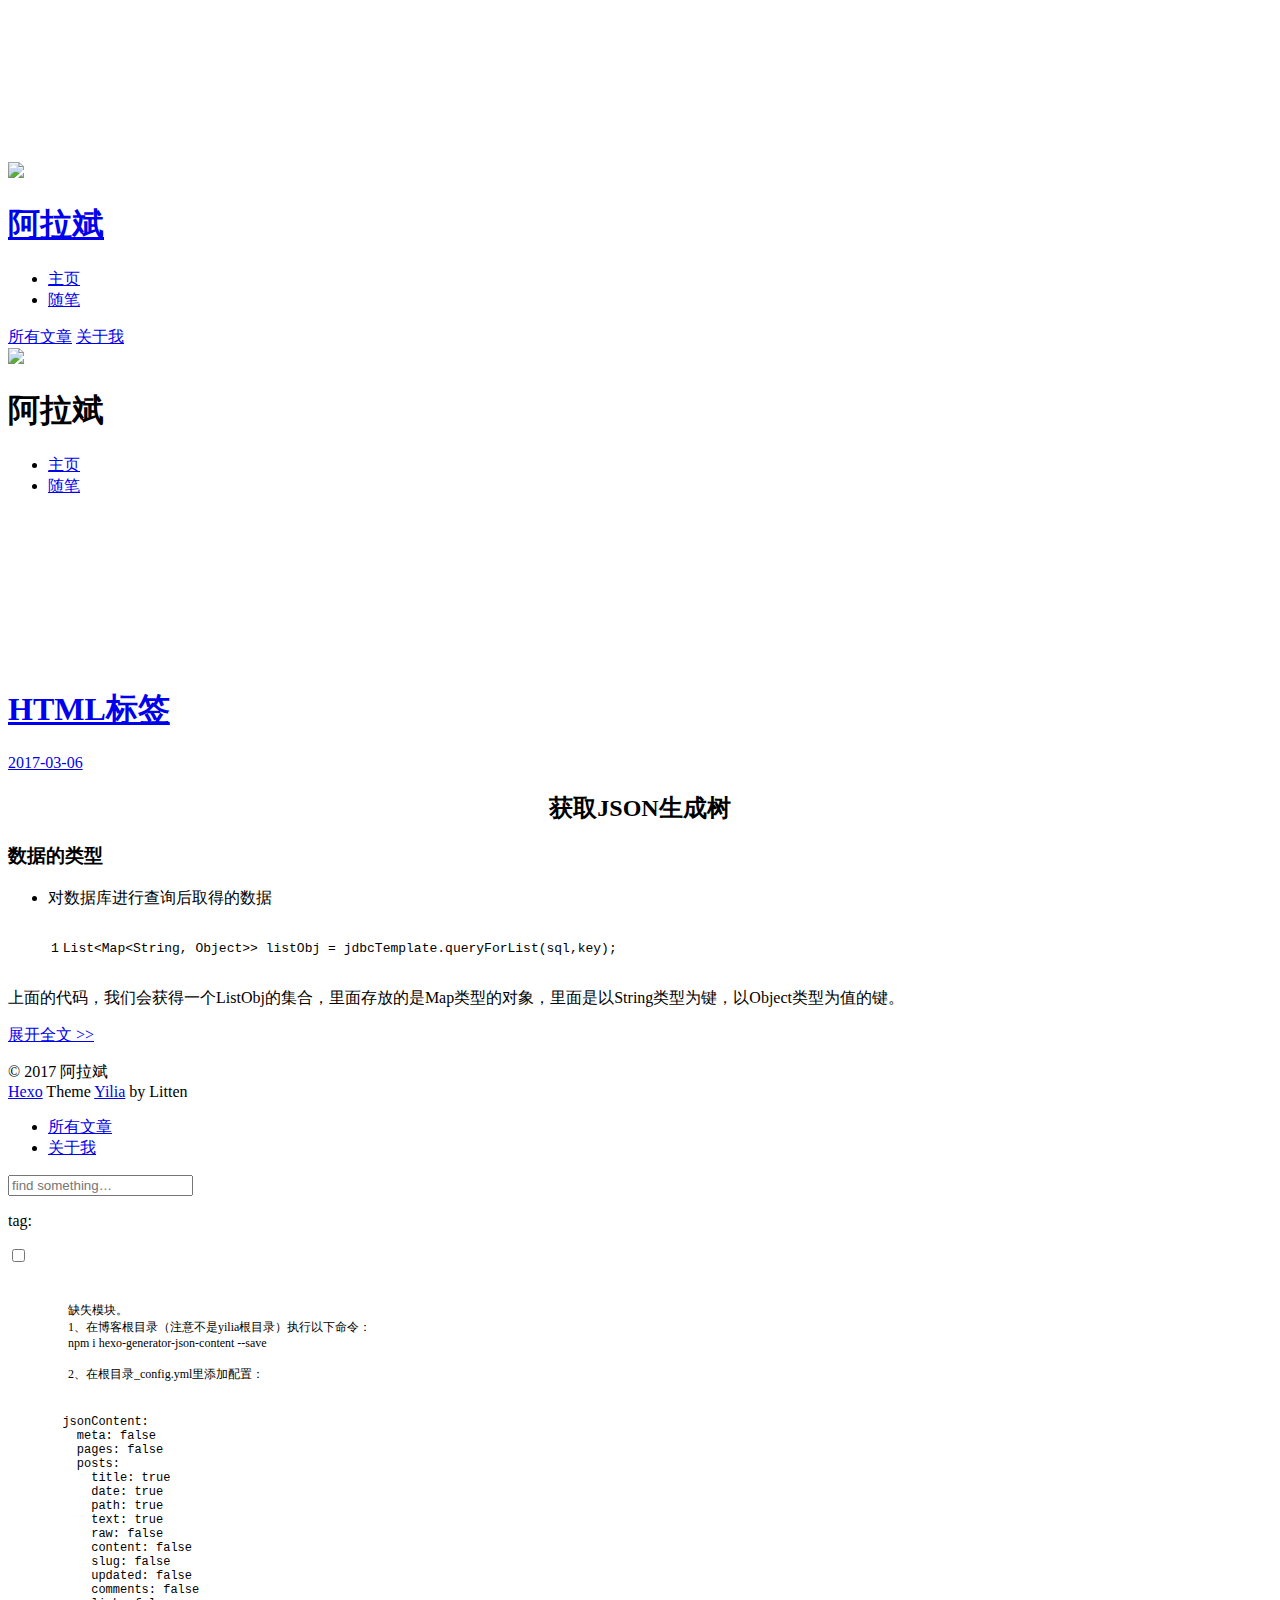
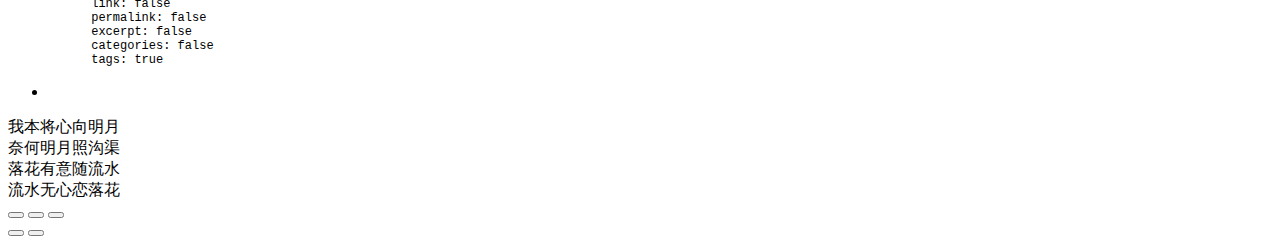
==== index.html @ ff4dbca7 "Site updated: 2017-03-07 21:57:27" ====
<!DOCTYPE html>
<html>
<head>
  <meta charset="utf-8">
  
  <meta name="renderer" content="webkit">
  <meta http-equiv="X-UA-Compatible" content="IE=edge" >
  <link rel="dns-prefetch" href="http://yoursite.com">
  <title>阿拉斌的博客</title>
  <meta name="viewport" content="width=device-width, initial-scale=1, maximum-scale=1">
  <meta property="og:type" content="website">
<meta property="og:title" content="阿拉斌的博客">
<meta property="og:url" content="http://yoursite.com/index.html">
<meta property="og:site_name" content="阿拉斌的博客">
<meta name="twitter:card" content="summary">
<meta name="twitter:title" content="阿拉斌的博客">
  
    <link rel="alternative" href="/atom.xml" title="阿拉斌的博客" type="application/atom+xml">
  
  
    <link rel="icon" href="/AllahBin.githun.io/img/ico.png">
  
  <link rel="stylesheet" type="text/css" href="/AllahBin.githun.io/./main.2d7529.css">
  <style type="text/css">
  
    #container.show {
      background: linear-gradient(200deg,#a0cfe4,#e8c37e);
    }
  </style>
  

  

</head>

<body>
  <div id="container" q-class="show:isCtnShow">
    <canvas id="anm-canvas" class="anm-canvas"></canvas>
    <div class="left-col" q-class="show:isShow">
      
<div class="overlay" style="background: #4d4d4d"></div>
<div class="intrude-less">
	<header id="header" class="inner">
		<a href="/" class="profilepic">
			<img src="/AllahBin.githun.io/img/head.png" class="js-avatar">
		</a>
		<hgroup>
		  <h1 class="header-author"><a href="/">阿拉斌</a></h1>
		</hgroup>
		

		<nav class="header-menu">
			<ul>
			
				<li><a href="/AllahBin.githun.io/">主页</a></li>
	        
				<li><a href="/AllahBin.githun.io/tags/随笔/">随笔</a></li>
	        
			</ul>
		</nav>
		<nav class="header-smart-menu">
    		
    			
    			<a q-on="click: openSlider(e, 'innerArchive')" href="javascript:void(0)">所有文章</a>
    			
            
    			
            
    			
    			<a q-on="click: openSlider(e, 'aboutme')" href="javascript:void(0)">关于我</a>
    			
            
		</nav>
		<nav class="header-nav">
			<div class="social">
				
					<a class="github" target="_blank" href="#" title="github"><i class="icon-github"></i></a>
		        
					<a class="weibo" target="_blank" href="#" title="weibo"><i class="icon-weibo"></i></a>
		        
					<a class="rss" target="_blank" href="#" title="rss"><i class="icon-rss"></i></a>
		        
					<a class="zhihu" target="_blank" href="#" title="zhihu"><i class="icon-zhihu"></i></a>
		        
			</div>
		</nav>
	</header>		
</div>

    </div>
    <div class="mid-col" q-class="show:isShow,hide:isShow|isFalse">
      
<nav id="mobile-nav">
  	<div class="overlay js-overlay" style="background: #4d4d4d"></div>
	<div class="btnctn js-mobile-btnctn">
  		<div class="slider-trigger list" q-on="click: openSlider(e)"><i class="icon icon-sort"></i></div>
	</div>
	<div class="intrude-less">
		<header id="header" class="inner">
			<div class="profilepic">
				<img src="/AllahBin.githun.io/img/head.png" class="js-avatar">
			</div>
			<hgroup>
			  <h1 class="header-author js-header-author">阿拉斌</h1>
			</hgroup>
			
			
			
				
			
				
			
			
			
			<nav class="header-nav">
				<div class="social">
					
						<a class="github" target="_blank" href="#" title="github"><i class="icon-github"></i></a>
			        
						<a class="weibo" target="_blank" href="#" title="weibo"><i class="icon-weibo"></i></a>
			        
						<a class="rss" target="_blank" href="#" title="rss"><i class="icon-rss"></i></a>
			        
						<a class="zhihu" target="_blank" href="#" title="zhihu"><i class="icon-zhihu"></i></a>
			        
				</div>
			</nav>

			<nav class="header-menu js-header-menu">
				<ul style="width: 50%">
				
				
					<li style="width: 50%"><a href="/AllahBin.githun.io/">主页</a></li>
		        
					<li style="width: 50%"><a href="/AllahBin.githun.io/tags/随笔/">随笔</a></li>
		        
				</ul>
			</nav>
		</header>				
	</div>
	<div class="mobile-mask" style="display:none" q-show="isShow"></div>
</nav>

      <div id="wrapper" class="body-wrap">
        <div class="menu-l">
          <div class="canvas-wrap">
            <canvas data-colors="#eaeaea" data-sectionHeight="100" data-contentId="js-content" id="myCanvas1" class="anm-canvas"></canvas>
          </div>
          <div id="js-content" class="content-ll">
            
  
    <article id="post-My-First-Blog" class="article article-type-post  article-index" itemscope itemprop="blogPost">
  <div class="article-inner">
    
      <header class="article-header">
        
  
    <h1 itemprop="name">
      <a class="article-title" href="/AllahBin.githun.io/2017/03/06/My-First-Blog/">HTML标签</a>
    </h1>
  

        
        <a href="/AllahBin.githun.io/2017/03/06/My-First-Blog/" class="archive-article-date">
  	<time datetime="2017-03-06T13:30:33.000Z" itemprop="datePublished"><i class="icon-calendar icon"></i>2017-03-06</time>
</a>
        
      </header>
    
    <div class="article-entry" itemprop="articleBody">
      
        <p><center><h2>获取JSON生成树</h2><center></center></center></p>
<h3 id="数据的类型"><a href="#数据的类型" class="headerlink" title="数据的类型"></a>数据的类型</h3><ul>
<li>对数据库进行查询后取得的数据</li>
</ul>
<figure class="highlight plain"><table><tr><td class="gutter"><pre><div class="line">1</div></pre></td><td class="code"><pre><div class="line">List&lt;Map&lt;String, Object&gt;&gt; listObj = jdbcTemplate.queryForList(sql,key);</div></pre></td></tr></table></figure>
<p>上面的代码，我们会获得一个ListObj的集合，里面存放的是Map类型的对象，里面是以String类型为键，以Object类型为值的键。</p>

      

      
    </div>
    <div class="article-info article-info-index">
      
      
      

      
        <p class="article-more-link">
          <a class="article-more-a" href="/AllahBin.githun.io/2017/03/06/My-First-Blog/">展开全文 >></a>
        </p>
      

      
      <div class="clearfix"></div>
    </div>
  </div>
</article>








  
  


          </div>
        </div>
      </div>
      <footer id="footer">
  <div class="outer">
    <div id="footer-info">
    	<div class="footer-left">
    		&copy; 2017 阿拉斌
    	</div>
      	<div class="footer-right">
      		<a href="http://hexo.io/" target="_blank">Hexo</a>  Theme <a href="https://github.com/litten/hexo-theme-yilia" target="_blank">Yilia</a> by Litten
      	</div>
    </div>
  </div>
</footer>
    </div>
    <script>
	var yiliaConfig = {
		mathjax: false,
		isHome: true,
		isPost: false,
		isArchive: false,
		isTag: false,
		isCategory: false,
		open_in_new: false,
		root: "/AllahBin.githun.io/",
		innerArchive: true,
		showTags: false
	}
</script>

<script>!function(t){function n(r){if(e[r])return e[r].exports;var o=e[r]={exports:{},id:r,loaded:!1};return t[r].call(o.exports,o,o.exports,n),o.loaded=!0,o.exports}var e={};return n.m=t,n.c=e,n.p="./",n(0)}([function(t,n,e){"use strict";function r(t){return t&&t.__esModule?t:{default:t}}function o(t,n){var e=/\/|index.html/g;return t.replace(e,"")===n.replace(e,"")}function i(){for(var t=document.querySelectorAll(".js-header-menu li a"),n=window.location.pathname,e=0,r=t.length;e<r;e++){var i=t[e];o(n,i.getAttribute("href"))&&(0,d.default)(i,"active")}}function u(t){for(var n=t.offsetLeft,e=t.offsetParent;null!==e;)n+=e.offsetLeft,e=e.offsetParent;return n}function f(t){for(var n=t.offsetTop,e=t.offsetParent;null!==e;)n+=e.offsetTop,e=e.offsetParent;return n}function c(t,n,e,r,o){var i=u(t),c=f(t)-n;if(c-e<=o){var a=t.$newDom;a||(a=t.cloneNode(!0),(0,h.default)(t,a),t.$newDom=a,a.style.position="fixed",a.style.top=(e||c)+"px",a.style.left=i+"px",a.style.zIndex=r||2,a.style.width="100%",a.style.color="#fff"),a.style.visibility="visible",t.style.visibility="hidden"}else{t.style.visibility="visible";var s=t.$newDom;s&&(s.style.visibility="hidden")}}function a(){var t=document.querySelector(".js-overlay"),n=document.querySelector(".js-header-menu");c(t,document.body.scrollTop,-63,2,0),c(n,document.body.scrollTop,1,3,0)}function s(){document.querySelector("#container").addEventListener("scroll",function(t){a()}),window.addEventListener("scroll",function(t){a()}),a()}function l(){x.default.versions.mobile&&window.screen.width<800&&(i(),s())}var p=e(71),d=r(p),v=e(72),y=(r(v),e(84)),h=r(y),b=e(69),x=r(b),m=e(75),g=r(m),w=e(70);l(),(0,w.addLoadEvent)(function(){g.default.init()}),t.exports={}},function(t,n){var e=t.exports="undefined"!=typeof window&&window.Math==Math?window:"undefined"!=typeof self&&self.Math==Math?self:Function("return this")();"number"==typeof __g&&(__g=e)},function(t,n){var e={}.hasOwnProperty;t.exports=function(t,n){return e.call(t,n)}},function(t,n,e){var r=e(49),o=e(15);t.exports=function(t){return r(o(t))}},function(t,n,e){t.exports=!e(8)(function(){return 7!=Object.defineProperty({},"a",{get:function(){return 7}}).a})},function(t,n,e){var r=e(6),o=e(12);t.exports=e(4)?function(t,n,e){return r.f(t,n,o(1,e))}:function(t,n,e){return t[n]=e,t}},function(t,n,e){var r=e(10),o=e(30),i=e(24),u=Object.defineProperty;n.f=e(4)?Object.defineProperty:function(t,n,e){if(r(t),n=i(n,!0),r(e),o)try{return u(t,n,e)}catch(t){}if("get"in e||"set"in e)throw TypeError("Accessors not supported!");return"value"in e&&(t[n]=e.value),t}},function(t,n,e){var r=e(22)("wks"),o=e(13),i=e(1).Symbol,u="function"==typeof i,f=t.exports=function(t){return r[t]||(r[t]=u&&i[t]||(u?i:o)("Symbol."+t))};f.store=r},function(t,n){t.exports=function(t){try{return!!t()}catch(t){return!0}}},function(t,n,e){var r=e(35),o=e(16);t.exports=Object.keys||function(t){return r(t,o)}},function(t,n,e){var r=e(11);t.exports=function(t){if(!r(t))throw TypeError(t+" is not an object!");return t}},function(t,n){t.exports=function(t){return"object"==typeof t?null!==t:"function"==typeof t}},function(t,n){t.exports=function(t,n){return{enumerable:!(1&t),configurable:!(2&t),writable:!(4&t),value:n}}},function(t,n){var e=0,r=Math.random();t.exports=function(t){return"Symbol(".concat(void 0===t?"":t,")_",(++e+r).toString(36))}},function(t,n){var e=t.exports={version:"2.4.0"};"number"==typeof __e&&(__e=e)},function(t,n){t.exports=function(t){if(void 0==t)throw TypeError("Can't call method on  "+t);return t}},function(t,n){t.exports="constructor,hasOwnProperty,isPrototypeOf,propertyIsEnumerable,toLocaleString,toString,valueOf".split(",")},function(t,n){t.exports={}},function(t,n){t.exports=!0},function(t,n){n.f={}.propertyIsEnumerable},function(t,n,e){var r=e(6).f,o=e(2),i=e(7)("toStringTag");t.exports=function(t,n,e){t&&!o(t=e?t:t.prototype,i)&&r(t,i,{configurable:!0,value:n})}},function(t,n,e){var r=e(22)("keys"),o=e(13);t.exports=function(t){return r[t]||(r[t]=o(t))}},function(t,n,e){var r=e(1),o="__core-js_shared__",i=r[o]||(r[o]={});t.exports=function(t){return i[t]||(i[t]={})}},function(t,n){var e=Math.ceil,r=Math.floor;t.exports=function(t){return isNaN(t=+t)?0:(t>0?r:e)(t)}},function(t,n,e){var r=e(11);t.exports=function(t,n){if(!r(t))return t;var e,o;if(n&&"function"==typeof(e=t.toString)&&!r(o=e.call(t)))return o;if("function"==typeof(e=t.valueOf)&&!r(o=e.call(t)))return o;if(!n&&"function"==typeof(e=t.toString)&&!r(o=e.call(t)))return o;throw TypeError("Can't convert object to primitive value")}},function(t,n,e){var r=e(1),o=e(14),i=e(18),u=e(26),f=e(6).f;t.exports=function(t){var n=o.Symbol||(o.Symbol=i?{}:r.Symbol||{});"_"==t.charAt(0)||t in n||f(n,t,{value:u.f(t)})}},function(t,n,e){n.f=e(7)},function(t,n,e){var r=e(1),o=e(14),i=e(46),u=e(5),f="prototype",c=function(t,n,e){var a,s,l,p=t&c.F,d=t&c.G,v=t&c.S,y=t&c.P,h=t&c.B,b=t&c.W,x=d?o:o[n]||(o[n]={}),m=x[f],g=d?r:v?r[n]:(r[n]||{})[f];d&&(e=n);for(a in e)s=!p&&g&&void 0!==g[a],s&&a in x||(l=s?g[a]:e[a],x[a]=d&&"function"!=typeof g[a]?e[a]:h&&s?i(l,r):b&&g[a]==l?function(t){var n=function(n,e,r){if(this instanceof t){switch(arguments.length){case 0:return new t;case 1:return new t(n);case 2:return new t(n,e)}return new t(n,e,r)}return t.apply(this,arguments)};return n[f]=t[f],n}(l):y&&"function"==typeof l?i(Function.call,l):l,y&&((x.virtual||(x.virtual={}))[a]=l,t&c.R&&m&&!m[a]&&u(m,a,l)))};c.F=1,c.G=2,c.S=4,c.P=8,c.B=16,c.W=32,c.U=64,c.R=128,t.exports=c},function(t,n){var e={}.toString;t.exports=function(t){return e.call(t).slice(8,-1)}},function(t,n,e){var r=e(11),o=e(1).document,i=r(o)&&r(o.createElement);t.exports=function(t){return i?o.createElement(t):{}}},function(t,n,e){t.exports=!e(4)&&!e(8)(function(){return 7!=Object.defineProperty(e(29)("div"),"a",{get:function(){return 7}}).a})},function(t,n,e){"use strict";var r=e(18),o=e(27),i=e(36),u=e(5),f=e(2),c=e(17),a=e(51),s=e(20),l=e(58),p=e(7)("iterator"),d=!([].keys&&"next"in[].keys()),v="@@iterator",y="keys",h="values",b=function(){return this};t.exports=function(t,n,e,x,m,g,w){a(e,n,x);var O,S,_,j=function(t){if(!d&&t in A)return A[t];switch(t){case y:return function(){return new e(this,t)};case h:return function(){return new e(this,t)}}return function(){return new e(this,t)}},P=n+" Iterator",E=m==h,M=!1,A=t.prototype,T=A[p]||A[v]||m&&A[m],L=T||j(m),N=m?E?j("entries"):L:void 0,C="Array"==n?A.entries||T:T;if(C&&(_=l(C.call(new t)),_!==Object.prototype&&(s(_,P,!0),r||f(_,p)||u(_,p,b))),E&&T&&T.name!==h&&(M=!0,L=function(){return T.call(this)}),r&&!w||!d&&!M&&A[p]||u(A,p,L),c[n]=L,c[P]=b,m)if(O={values:E?L:j(h),keys:g?L:j(y),entries:N},w)for(S in O)S in A||i(A,S,O[S]);else o(o.P+o.F*(d||M),n,O);return O}},function(t,n,e){var r=e(10),o=e(55),i=e(16),u=e(21)("IE_PROTO"),f=function(){},c="prototype",a=function(){var t,n=e(29)("iframe"),r=i.length,o="<",u=">";for(n.style.display="none",e(48).appendChild(n),n.src="javascript:",t=n.contentWindow.document,t.open(),t.write(o+"script"+u+"document.F=Object"+o+"/script"+u),t.close(),a=t.F;r--;)delete a[c][i[r]];return a()};t.exports=Object.create||function(t,n){var e;return null!==t?(f[c]=r(t),e=new f,f[c]=null,e[u]=t):e=a(),void 0===n?e:o(e,n)}},function(t,n,e){var r=e(35),o=e(16).concat("length","prototype");n.f=Object.getOwnPropertyNames||function(t){return r(t,o)}},function(t,n){n.f=Object.getOwnPropertySymbols},function(t,n,e){var r=e(2),o=e(3),i=e(45)(!1),u=e(21)("IE_PROTO");t.exports=function(t,n){var e,f=o(t),c=0,a=[];for(e in f)e!=u&&r(f,e)&&a.push(e);for(;n.length>c;)r(f,e=n[c++])&&(~i(a,e)||a.push(e));return a}},function(t,n,e){t.exports=e(5)},function(t,n,e){var r=e(15);t.exports=function(t){return Object(r(t))}},function(t,n,e){t.exports={default:e(41),__esModule:!0}},function(t,n,e){t.exports={default:e(42),__esModule:!0}},function(t,n,e){"use strict";function r(t){return t&&t.__esModule?t:{default:t}}n.__esModule=!0;var o=e(39),i=r(o),u=e(38),f=r(u),c="function"==typeof f.default&&"symbol"==typeof i.default?function(t){return typeof t}:function(t){return t&&"function"==typeof f.default&&t.constructor===f.default&&t!==f.default.prototype?"symbol":typeof t};n.default="function"==typeof f.default&&"symbol"===c(i.default)?function(t){return"undefined"==typeof t?"undefined":c(t)}:function(t){return t&&"function"==typeof f.default&&t.constructor===f.default&&t!==f.default.prototype?"symbol":"undefined"==typeof t?"undefined":c(t)}},function(t,n,e){e(65),e(63),e(66),e(67),t.exports=e(14).Symbol},function(t,n,e){e(64),e(68),t.exports=e(26).f("iterator")},function(t,n){t.exports=function(t){if("function"!=typeof t)throw TypeError(t+" is not a function!");return t}},function(t,n){t.exports=function(){}},function(t,n,e){var r=e(3),o=e(61),i=e(60);t.exports=function(t){return function(n,e,u){var f,c=r(n),a=o(c.length),s=i(u,a);if(t&&e!=e){for(;a>s;)if(f=c[s++],f!=f)return!0}else for(;a>s;s++)if((t||s in c)&&c[s]===e)return t||s||0;return!t&&-1}}},function(t,n,e){var r=e(43);t.exports=function(t,n,e){if(r(t),void 0===n)return t;switch(e){case 1:return function(e){return t.call(n,e)};case 2:return function(e,r){return t.call(n,e,r)};case 3:return function(e,r,o){return t.call(n,e,r,o)}}return function(){return t.apply(n,arguments)}}},function(t,n,e){var r=e(9),o=e(34),i=e(19);t.exports=function(t){var n=r(t),e=o.f;if(e)for(var u,f=e(t),c=i.f,a=0;f.length>a;)c.call(t,u=f[a++])&&n.push(u);return n}},function(t,n,e){t.exports=e(1).document&&document.documentElement},function(t,n,e){var r=e(28);t.exports=Object("z").propertyIsEnumerable(0)?Object:function(t){return"String"==r(t)?t.split(""):Object(t)}},function(t,n,e){var r=e(28);t.exports=Array.isArray||function(t){return"Array"==r(t)}},function(t,n,e){"use strict";var r=e(32),o=e(12),i=e(20),u={};e(5)(u,e(7)("iterator"),function(){return this}),t.exports=function(t,n,e){t.prototype=r(u,{next:o(1,e)}),i(t,n+" Iterator")}},function(t,n){t.exports=function(t,n){return{value:n,done:!!t}}},function(t,n,e){var r=e(9),o=e(3);t.exports=function(t,n){for(var e,i=o(t),u=r(i),f=u.length,c=0;f>c;)if(i[e=u[c++]]===n)return e}},function(t,n,e){var r=e(13)("meta"),o=e(11),i=e(2),u=e(6).f,f=0,c=Object.isExtensible||function(){return!0},a=!e(8)(function(){return c(Object.preventExtensions({}))}),s=function(t){u(t,r,{value:{i:"O"+ ++f,w:{}}})},l=function(t,n){if(!o(t))return"symbol"==typeof t?t:("string"==typeof t?"S":"P")+t;if(!i(t,r)){if(!c(t))return"F";if(!n)return"E";s(t)}return t[r].i},p=function(t,n){if(!i(t,r)){if(!c(t))return!0;if(!n)return!1;s(t)}return t[r].w},d=function(t){return a&&v.NEED&&c(t)&&!i(t,r)&&s(t),t},v=t.exports={KEY:r,NEED:!1,fastKey:l,getWeak:p,onFreeze:d}},function(t,n,e){var r=e(6),o=e(10),i=e(9);t.exports=e(4)?Object.defineProperties:function(t,n){o(t);for(var e,u=i(n),f=u.length,c=0;f>c;)r.f(t,e=u[c++],n[e]);return t}},function(t,n,e){var r=e(19),o=e(12),i=e(3),u=e(24),f=e(2),c=e(30),a=Object.getOwnPropertyDescriptor;n.f=e(4)?a:function(t,n){if(t=i(t),n=u(n,!0),c)try{return a(t,n)}catch(t){}if(f(t,n))return o(!r.f.call(t,n),t[n])}},function(t,n,e){var r=e(3),o=e(33).f,i={}.toString,u="object"==typeof window&&window&&Object.getOwnPropertyNames?Object.getOwnPropertyNames(window):[],f=function(t){try{return o(t)}catch(t){return u.slice()}};t.exports.f=function(t){return u&&"[object Window]"==i.call(t)?f(t):o(r(t))}},function(t,n,e){var r=e(2),o=e(37),i=e(21)("IE_PROTO"),u=Object.prototype;t.exports=Object.getPrototypeOf||function(t){return t=o(t),r(t,i)?t[i]:"function"==typeof t.constructor&&t instanceof t.constructor?t.constructor.prototype:t instanceof Object?u:null}},function(t,n,e){var r=e(23),o=e(15);t.exports=function(t){return function(n,e){var i,u,f=String(o(n)),c=r(e),a=f.length;return c<0||c>=a?t?"":void 0:(i=f.charCodeAt(c),i<55296||i>56319||c+1===a||(u=f.charCodeAt(c+1))<56320||u>57343?t?f.charAt(c):i:t?f.slice(c,c+2):(i-55296<<10)+(u-56320)+65536)}}},function(t,n,e){var r=e(23),o=Math.max,i=Math.min;t.exports=function(t,n){return t=r(t),t<0?o(t+n,0):i(t,n)}},function(t,n,e){var r=e(23),o=Math.min;t.exports=function(t){return t>0?o(r(t),9007199254740991):0}},function(t,n,e){"use strict";var r=e(44),o=e(52),i=e(17),u=e(3);t.exports=e(31)(Array,"Array",function(t,n){this._t=u(t),this._i=0,this._k=n},function(){var t=this._t,n=this._k,e=this._i++;return!t||e>=t.length?(this._t=void 0,o(1)):"keys"==n?o(0,e):"values"==n?o(0,t[e]):o(0,[e,t[e]])},"values"),i.Arguments=i.Array,r("keys"),r("values"),r("entries")},function(t,n){},function(t,n,e){"use strict";var r=e(59)(!0);e(31)(String,"String",function(t){this._t=String(t),this._i=0},function(){var t,n=this._t,e=this._i;return e>=n.length?{value:void 0,done:!0}:(t=r(n,e),this._i+=t.length,{value:t,done:!1})})},function(t,n,e){"use strict";var r=e(1),o=e(2),i=e(4),u=e(27),f=e(36),c=e(54).KEY,a=e(8),s=e(22),l=e(20),p=e(13),d=e(7),v=e(26),y=e(25),h=e(53),b=e(47),x=e(50),m=e(10),g=e(3),w=e(24),O=e(12),S=e(32),_=e(57),j=e(56),P=e(6),E=e(9),M=j.f,A=P.f,T=_.f,L=r.Symbol,N=r.JSON,C=N&&N.stringify,k="prototype",F=d("_hidden"),q=d("toPrimitive"),I={}.propertyIsEnumerable,B=s("symbol-registry"),D=s("symbols"),W=s("op-symbols"),H=Object[k],K="function"==typeof L,R=r.QObject,J=!R||!R[k]||!R[k].findChild,U=i&&a(function(){return 7!=S(A({},"a",{get:function(){return A(this,"a",{value:7}).a}})).a})?function(t,n,e){var r=M(H,n);r&&delete H[n],A(t,n,e),r&&t!==H&&A(H,n,r)}:A,G=function(t){var n=D[t]=S(L[k]);return n._k=t,n},$=K&&"symbol"==typeof L.iterator?function(t){return"symbol"==typeof t}:function(t){return t instanceof L},z=function(t,n,e){return t===H&&z(W,n,e),m(t),n=w(n,!0),m(e),o(D,n)?(e.enumerable?(o(t,F)&&t[F][n]&&(t[F][n]=!1),e=S(e,{enumerable:O(0,!1)})):(o(t,F)||A(t,F,O(1,{})),t[F][n]=!0),U(t,n,e)):A(t,n,e)},Y=function(t,n){m(t);for(var e,r=b(n=g(n)),o=0,i=r.length;i>o;)z(t,e=r[o++],n[e]);return t},Q=function(t,n){return void 0===n?S(t):Y(S(t),n)},X=function(t){var n=I.call(this,t=w(t,!0));return!(this===H&&o(D,t)&&!o(W,t))&&(!(n||!o(this,t)||!o(D,t)||o(this,F)&&this[F][t])||n)},V=function(t,n){if(t=g(t),n=w(n,!0),t!==H||!o(D,n)||o(W,n)){var e=M(t,n);return!e||!o(D,n)||o(t,F)&&t[F][n]||(e.enumerable=!0),e}},Z=function(t){for(var n,e=T(g(t)),r=[],i=0;e.length>i;)o(D,n=e[i++])||n==F||n==c||r.push(n);return r},tt=function(t){for(var n,e=t===H,r=T(e?W:g(t)),i=[],u=0;r.length>u;)!o(D,n=r[u++])||e&&!o(H,n)||i.push(D[n]);return i};K||(L=function(){if(this instanceof L)throw TypeError("Symbol is not a constructor!");var t=p(arguments.length>0?arguments[0]:void 0),n=function(e){this===H&&n.call(W,e),o(this,F)&&o(this[F],t)&&(this[F][t]=!1),U(this,t,O(1,e))};return i&&J&&U(H,t,{configurable:!0,set:n}),G(t)},f(L[k],"toString",function(){return this._k}),j.f=V,P.f=z,e(33).f=_.f=Z,e(19).f=X,e(34).f=tt,i&&!e(18)&&f(H,"propertyIsEnumerable",X,!0),v.f=function(t){return G(d(t))}),u(u.G+u.W+u.F*!K,{Symbol:L});for(var nt="hasInstance,isConcatSpreadable,iterator,match,replace,search,species,split,toPrimitive,toStringTag,unscopables".split(","),et=0;nt.length>et;)d(nt[et++]);for(var nt=E(d.store),et=0;nt.length>et;)y(nt[et++]);u(u.S+u.F*!K,"Symbol",{for:function(t){return o(B,t+="")?B[t]:B[t]=L(t)},keyFor:function(t){if($(t))return h(B,t);throw TypeError(t+" is not a symbol!")},useSetter:function(){J=!0},useSimple:function(){J=!1}}),u(u.S+u.F*!K,"Object",{create:Q,defineProperty:z,defineProperties:Y,getOwnPropertyDescriptor:V,getOwnPropertyNames:Z,getOwnPropertySymbols:tt}),N&&u(u.S+u.F*(!K||a(function(){var t=L();return"[null]"!=C([t])||"{}"!=C({a:t})||"{}"!=C(Object(t))})),"JSON",{stringify:function(t){if(void 0!==t&&!$(t)){for(var n,e,r=[t],o=1;arguments.length>o;)r.push(arguments[o++]);return n=r[1],"function"==typeof n&&(e=n),!e&&x(n)||(n=function(t,n){if(e&&(n=e.call(this,t,n)),!$(n))return n}),r[1]=n,C.apply(N,r)}}}),L[k][q]||e(5)(L[k],q,L[k].valueOf),l(L,"Symbol"),l(Math,"Math",!0),l(r.JSON,"JSON",!0)},function(t,n,e){e(25)("asyncIterator")},function(t,n,e){e(25)("observable")},function(t,n,e){e(62);for(var r=e(1),o=e(5),i=e(17),u=e(7)("toStringTag"),f=["NodeList","DOMTokenList","MediaList","StyleSheetList","CSSRuleList"],c=0;c<5;c++){var a=f[c],s=r[a],l=s&&s.prototype;l&&!l[u]&&o(l,u,a),i[a]=i.Array}},function(t,n){"use strict";var e={versions:function(){var t=window.navigator.userAgent;return{trident:t.indexOf("Trident")>-1,presto:t.indexOf("Presto")>-1,webKit:t.indexOf("AppleWebKit")>-1,gecko:t.indexOf("Gecko")>-1&&t.indexOf("KHTML")==-1,mobile:!!t.match(/AppleWebKit.*Mobile.*/),ios:!!t.match(/\(i[^;]+;( U;)? CPU.+Mac OS X/),android:t.indexOf("Android")>-1||t.indexOf("Linux")>-1,iPhone:t.indexOf("iPhone")>-1||t.indexOf("Mac")>-1,iPad:t.indexOf("iPad")>-1,webApp:t.indexOf("Safari")==-1,weixin:t.indexOf("MicroMessenger")==-1}}()};t.exports=e},function(t,n,e){"use strict";function r(t){return t&&t.__esModule?t:{default:t}}var o=e(40),i=r(o),u=function(){function t(t,n,e){return n||e?String.fromCharCode(n||e):o[t]||t}function n(t){return l[t]}var e=/&quot;|&lt;|&gt;|&amp;|&nbsp;|&apos;|&#(\d+);|&#(\d+)/g,r=/['<> "&]/g,o={"&quot;":'"',"&lt;":"<","&gt;":">","&amp;":"&","&nbsp;":" "},f=/\u00a0/g,c=/<br\s*\/?>/gi,a=/\r?\n/g,s=/\s/g,l={};for(var p in o)l[o[p]]=p;return o["&apos;"]="'",l["'"]="&#39;",{encode:function(t){return t?(""+t).replace(r,n).replace(a,"<br/>").replace(s,"&nbsp;"):""},decode:function(n){return n?(""+n).replace(c,"\n").replace(e,t).replace(f," "):""},encodeBase16:function(t){if(!t)return t;t+="";for(var n=[],e=0,r=t.length;r>e;e++)n.push(t.charCodeAt(e).toString(16).toUpperCase());return n.join("")},encodeBase16forJSON:function(t){if(!t)return t;t=t.replace(/[\u4E00-\u9FBF]/gi,function(t){return escape(t).replace("%u","\\u")});for(var n=[],e=0,r=t.length;r>e;e++)n.push(t.charCodeAt(e).toString(16).toUpperCase());return n.join("")},decodeBase16:function(t){if(!t)return t;t+="";for(var n=[],e=0,r=t.length;r>e;e+=2)n.push(String.fromCharCode("0x"+t.slice(e,e+2)));return n.join("")},encodeObject:function(t){if(t instanceof Array)for(var n=0,e=t.length;e>n;n++)t[n]=u.encodeObject(t[n]);else if("object"==("undefined"==typeof t?"undefined":(0,i.default)(t)))for(var r in t)t[r]=u.encodeObject(t[r]);else if("string"==typeof t)return u.encode(t);return t},loadScript:function(t){var n=document.createElement("script");document.getElementsByTagName("body")[0].appendChild(n),n.setAttribute("src",t)},addLoadEvent:function(t){var n=window.onload;"function"!=typeof window.onload?window.onload=t:window.onload=function(){n(),t()}}}}();t.exports=u},function(t,n){function e(t,n){t.classList?t.classList.add(n):t.className+=" "+n}t.exports=e},function(t,n){function e(t,n){if(t.classList)t.classList.remove(n);else{var e=new RegExp("(^|\\b)"+n.split(" ").join("|")+"(\\b|$)","gi");t.className=t.className.replace(e," ")}}t.exports=e},,,function(t,n){"use strict";function e(){var t=document.querySelector("#page-nav");if(t&&!document.querySelector("#page-nav .extend.prev")&&(t.innerHTML='<a class="extend prev disabled" rel="prev">&laquo; Prev</a>'+t.innerHTML),t&&!document.querySelector("#page-nav .extend.next")&&(t.innerHTML=t.innerHTML+'<a class="extend next disabled" rel="next">Next &raquo;</a>'),yiliaConfig&&yiliaConfig.open_in_new){var n=document.querySelectorAll(".article-entry a:not(.article-more-a)");n.forEach(function(t){t.setAttribute("target","_blank")})}var e=document.querySelector("#js-aboutme");e&&0!==e.length&&(e.innerHTML=e.innerText)}t.exports={init:e}},,,,,,,,,function(t,n){function e(t,n){if("string"==typeof n)return t.insertAdjacentHTML("afterend",n);var e=t.nextSibling;return e?t.parentNode.insertBefore(n,e):t.parentNode.appendChild(n)}t.exports=e}])</script><script src="/AllahBin.githun.io/./main.2d7529.js"></script><script>!function(){var e=function(e){var t=document.createElement("script");document.getElementsByTagName("body")[0].appendChild(t),t.setAttribute("src",e)};e("/AllahBin.githun.io/slider.885efe.js")}()</script>


    
<div class="tools-col" q-class="show:isShow,hide:isShow|isFalse" q-on="click:stop(e)">
  <div class="tools-nav header-menu">
    
    
      
      
      
    
      
    
      
      
      
    
    

    <ul style="width: 70%">
    
    
      
      <li style="width: 50%" q-on="click: openSlider(e, 'innerArchive')"><a href="javascript:void(0)" q-class="active:innerArchive">所有文章</a></li>
      
        
      
        
      
      <li style="width: 50%" q-on="click: openSlider(e, 'aboutme')"><a href="javascript:void(0)" q-class="active:aboutme">关于我</a></li>
      
        
    </ul>
  </div>
  <div class="tools-wrap">
    
    	<section class="tools-section tools-section-all" q-show="innerArchive">
        <div class="search-wrap">
          <input class="search-ipt" q-model="search" type="text" placeholder="find something…">
          <i class="icon-search icon" q-show="search|isEmptyStr"></i>
          <i class="icon-close icon" q-show="search|isNotEmptyStr" q-on="click:clearChose(e)"></i>
        </div>
        <div class="widget tagcloud search-tag">
          <p class="search-tag-wording">tag:</p>
          <label class="search-switch">
            <input type="checkbox" q-on="click:toggleTag(e)" q-attr="checked:showTags">
          </label>
          <ul class="article-tag-list" q-show="showTags">
            
            <div class="clearfix"></div>
          </ul>
        </div>
        <ul class="search-ul">
          <p q-show="jsonFail" style="padding: 20px; font-size: 12px;">
            缺失模块。<br/>1、在博客根目录（注意不是yilia根目录）执行以下命令：<br/> npm i hexo-generator-json-content --save<br/><br/>
            2、在根目录_config.yml里添加配置：
<pre style="font-size: 12px;" q-show="jsonFail">
  jsonContent:
    meta: false
    pages: false
    posts:
      title: true
      date: true
      path: true
      text: true
      raw: false
      content: false
      slug: false
      updated: false
      comments: false
      link: false
      permalink: false
      excerpt: false
      categories: false
      tags: true
</pre>
          </p>
          <li class="search-li" q-repeat="items" q-show="isShow">
            <a q-attr="href:path|urlformat" class="search-title"><i class="icon-quo-left icon"></i><span q-text="title"></span></a>
            <p class="search-time">
              <i class="icon-calendar icon"></i>
              <span q-text="date|dateformat"></span>
            </p>
            <p class="search-tag">
              <i class="icon-price-tags icon"></i>
              <span q-repeat="tags" q-on="click:choseTag(e, name)" q-text="name|tagformat"></span>
            </p>
          </li>
        </ul>
    	</section>
    

    

    
    	<section class="tools-section tools-section-me" q-show="aboutme">
  	  	
  	  		<div class="aboutme-wrap" id="js-aboutme">我本将心向明月&lt;br&gt;奈何明月照沟渠&lt;br&gt;落花有意随流水&lt;br&gt;流水无心恋落花</div>
  	  	
    	</section>
    
  </div>
  
</div>
    <!-- Root element of PhotoSwipe. Must have class pswp. -->
<div class="pswp" tabindex="-1" role="dialog" aria-hidden="true">

    <!-- Background of PhotoSwipe. 
         It's a separate element as animating opacity is faster than rgba(). -->
    <div class="pswp__bg"></div>

    <!-- Slides wrapper with overflow:hidden. -->
    <div class="pswp__scroll-wrap">

        <!-- Container that holds slides. 
            PhotoSwipe keeps only 3 of them in the DOM to save memory.
            Don't modify these 3 pswp__item elements, data is added later on. -->
        <div class="pswp__container">
            <div class="pswp__item"></div>
            <div class="pswp__item"></div>
            <div class="pswp__item"></div>
        </div>

        <!-- Default (PhotoSwipeUI_Default) interface on top of sliding area. Can be changed. -->
        <div class="pswp__ui pswp__ui--hidden">

            <div class="pswp__top-bar">

                <!--  Controls are self-explanatory. Order can be changed. -->

                <div class="pswp__counter"></div>

                <button class="pswp__button pswp__button--close" title="Close (Esc)"></button>

                <button class="pswp__button pswp__button--share" style="display:none" title="Share"></button>

                <button class="pswp__button pswp__button--fs" title="Toggle fullscreen"></button>

                <button class="pswp__button pswp__button--zoom" title="Zoom in/out"></button>

                <!-- Preloader demo http://codepen.io/dimsemenov/pen/yyBWoR -->
                <!-- element will get class pswp__preloader--active when preloader is running -->
                <div class="pswp__preloader">
                    <div class="pswp__preloader__icn">
                      <div class="pswp__preloader__cut">
                        <div class="pswp__preloader__donut"></div>
                      </div>
                    </div>
                </div>
            </div>

            <div class="pswp__share-modal pswp__share-modal--hidden pswp__single-tap">
                <div class="pswp__share-tooltip"></div> 
            </div>

            <button class="pswp__button pswp__button--arrow--left" title="Previous (arrow left)">
            </button>

            <button class="pswp__button pswp__button--arrow--right" title="Next (arrow right)">
            </button>

            <div class="pswp__caption">
                <div class="pswp__caption__center"></div>
            </div>

        </div>

    </div>

</div>
  </div>
</body>
</html>
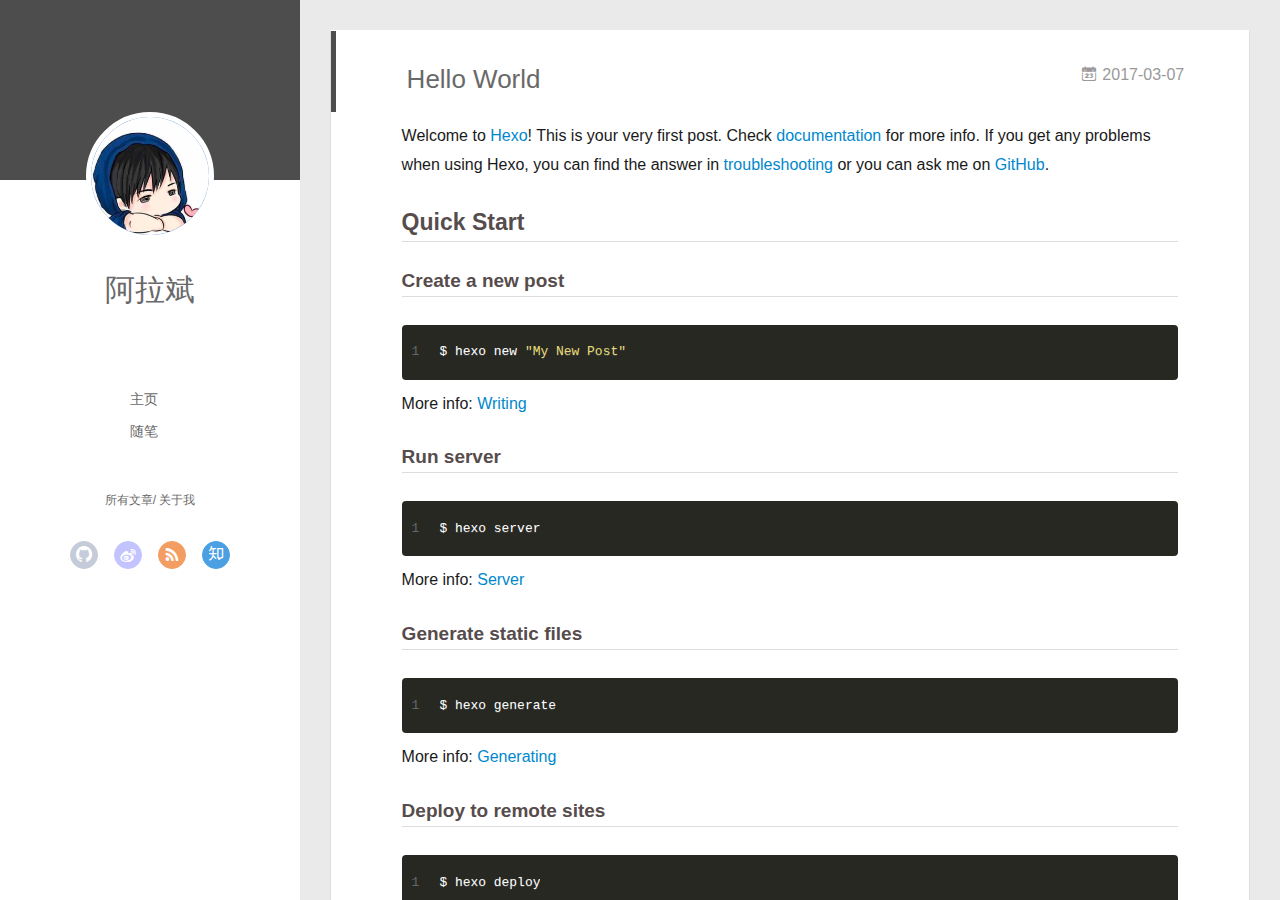
==== commit 535ef027: "Site updated: 2017-03-07 22:41:34" ====
--- a/index.html
+++ b/index.html
@@ -18,9 +18,9 @@
     <link rel="alternative" href="/atom.xml" title="阿拉斌的博客" type="application/atom+xml">
   
   
-    <link rel="icon" href="/AllahBin.githun.io/img/ico.png">
-  
-  <link rel="stylesheet" type="text/css" href="/AllahBin.githun.io/./main.2d7529.css">
+    <link rel="icon" href="img/ico.png">
+  
+  <link rel="stylesheet" type="text/css" href="/./main.2d7529.css">
   <style type="text/css">
   
     #container.show {
@@ -42,7 +42,7 @@
 <div class="intrude-less">
 	<header id="header" class="inner">
 		<a href="/" class="profilepic">
-			<img src="/AllahBin.githun.io/img/head.png" class="js-avatar">
+			<img src="img/head.png" class="js-avatar">
 		</a>
 		<hgroup>
 		  <h1 class="header-author"><a href="/">阿拉斌</a></h1>
@@ -52,9 +52,9 @@
 		<nav class="header-menu">
 			<ul>
 			
-				<li><a href="/AllahBin.githun.io/">主页</a></li>
+				<li><a href="/">主页</a></li>
 	        
-				<li><a href="/AllahBin.githun.io/tags/随笔/">随笔</a></li>
+				<li><a href="/tags/随笔/">随笔</a></li>
 	        
 			</ul>
 		</nav>
@@ -98,7 +98,7 @@
 	<div class="intrude-less">
 		<header id="header" class="inner">
 			<div class="profilepic">
-				<img src="/AllahBin.githun.io/img/head.png" class="js-avatar">
+				<img src="img/head.png" class="js-avatar">
 			</div>
 			<hgroup>
 			  <h1 class="header-author js-header-author">阿拉斌</h1>
@@ -130,9 +130,9 @@
 				<ul style="width: 50%">
 				
 				
-					<li style="width: 50%"><a href="/AllahBin.githun.io/">主页</a></li>
-		        
-					<li style="width: 50%"><a href="/AllahBin.githun.io/tags/随笔/">随笔</a></li>
+					<li style="width: 50%"><a href="/">主页</a></li>
+		        
+					<li style="width: 50%"><a href="/tags/随笔/">随笔</a></li>
 		        
 				</ul>
 			</nav>
@@ -149,6 +149,65 @@
           <div id="js-content" class="content-ll">
             
   
+    <article id="post-hello-world" class="article article-type-post  article-index" itemscope itemprop="blogPost">
+  <div class="article-inner">
+    
+      <header class="article-header">
+        
+  
+    <h1 itemprop="name">
+      <a class="article-title" href="/2017/03/07/hello-world/">Hello World</a>
+    </h1>
+  
+
+        
+        <a href="/2017/03/07/hello-world/" class="archive-article-date">
+  	<time datetime="2017-03-07T14:16:13.241Z" itemprop="datePublished"><i class="icon-calendar icon"></i>2017-03-07</time>
+</a>
+        
+      </header>
+    
+    <div class="article-entry" itemprop="articleBody">
+      
+        <p>Welcome to <a href="https://hexo.io/" target="_blank" rel="external">Hexo</a>! This is your very first post. Check <a href="https://hexo.io/docs/" target="_blank" rel="external">documentation</a> for more info. If you get any problems when using Hexo, you can find the answer in <a href="https://hexo.io/docs/troubleshooting.html" target="_blank" rel="external">troubleshooting</a> or you can ask me on <a href="https://github.com/hexojs/hexo/issues" target="_blank" rel="external">GitHub</a>.</p>
+<h2 id="Quick-Start"><a href="#Quick-Start" class="headerlink" title="Quick Start"></a>Quick Start</h2><h3 id="Create-a-new-post"><a href="#Create-a-new-post" class="headerlink" title="Create a new post"></a>Create a new post</h3><figure class="highlight bash"><table><tr><td class="gutter"><pre><div class="line">1</div></pre></td><td class="code"><pre><div class="line">$ hexo new <span class="string">"My New Post"</span></div></pre></td></tr></table></figure>
+<p>More info: <a href="https://hexo.io/docs/writing.html" target="_blank" rel="external">Writing</a></p>
+<h3 id="Run-server"><a href="#Run-server" class="headerlink" title="Run server"></a>Run server</h3><figure class="highlight bash"><table><tr><td class="gutter"><pre><div class="line">1</div></pre></td><td class="code"><pre><div class="line">$ hexo server</div></pre></td></tr></table></figure>
+<p>More info: <a href="https://hexo.io/docs/server.html" target="_blank" rel="external">Server</a></p>
+<h3 id="Generate-static-files"><a href="#Generate-static-files" class="headerlink" title="Generate static files"></a>Generate static files</h3><figure class="highlight bash"><table><tr><td class="gutter"><pre><div class="line">1</div></pre></td><td class="code"><pre><div class="line">$ hexo generate</div></pre></td></tr></table></figure>
+<p>More info: <a href="https://hexo.io/docs/generating.html" target="_blank" rel="external">Generating</a></p>
+<h3 id="Deploy-to-remote-sites"><a href="#Deploy-to-remote-sites" class="headerlink" title="Deploy to remote sites"></a>Deploy to remote sites</h3><figure class="highlight bash"><table><tr><td class="gutter"><pre><div class="line">1</div></pre></td><td class="code"><pre><div class="line">$ hexo deploy</div></pre></td></tr></table></figure>
+<p>More info: <a href="https://hexo.io/docs/deployment.html" target="_blank" rel="external">Deployment</a></p>
+
+      
+
+      
+    </div>
+    <div class="article-info article-info-index">
+      
+      
+      
+
+      
+        <p class="article-more-link">
+          <a class="article-more-a" href="/2017/03/07/hello-world/">展开全文 >></a>
+        </p>
+      
+
+      
+      <div class="clearfix"></div>
+    </div>
+  </div>
+</article>
+
+
+
+
+
+
+
+
+  
     <article id="post-My-First-Blog" class="article article-type-post  article-index" itemscope itemprop="blogPost">
   <div class="article-inner">
     
@@ -156,12 +215,12 @@
         
   
     <h1 itemprop="name">
-      <a class="article-title" href="/AllahBin.githun.io/2017/03/06/My-First-Blog/">HTML标签</a>
+      <a class="article-title" href="/2017/03/06/My-First-Blog/">HTML标签</a>
     </h1>
   
 
         
-        <a href="/AllahBin.githun.io/2017/03/06/My-First-Blog/" class="archive-article-date">
+        <a href="/2017/03/06/My-First-Blog/" class="archive-article-date">
   	<time datetime="2017-03-06T13:30:33.000Z" itemprop="datePublished"><i class="icon-calendar icon"></i>2017-03-06</time>
 </a>
         
@@ -187,7 +246,7 @@
 
       
         <p class="article-more-link">
-          <a class="article-more-a" href="/AllahBin.githun.io/2017/03/06/My-First-Blog/">展开全文 >></a>
+          <a class="article-more-a" href="/2017/03/06/My-First-Blog/">展开全文 >></a>
         </p>
       
 
@@ -233,13 +292,13 @@
 		isTag: false,
 		isCategory: false,
 		open_in_new: false,
-		root: "/AllahBin.githun.io/",
+		root: "/",
 		innerArchive: true,
 		showTags: false
 	}
 </script>
 
-<script>!function(t){function n(r){if(e[r])return e[r].exports;var o=e[r]={exports:{},id:r,loaded:!1};return t[r].call(o.exports,o,o.exports,n),o.loaded=!0,o.exports}var e={};return n.m=t,n.c=e,n.p="./",n(0)}([function(t,n,e){"use strict";function r(t){return t&&t.__esModule?t:{default:t}}function o(t,n){var e=/\/|index.html/g;return t.replace(e,"")===n.replace(e,"")}function i(){for(var t=document.querySelectorAll(".js-header-menu li a"),n=window.location.pathname,e=0,r=t.length;e<r;e++){var i=t[e];o(n,i.getAttribute("href"))&&(0,d.default)(i,"active")}}function u(t){for(var n=t.offsetLeft,e=t.offsetParent;null!==e;)n+=e.offsetLeft,e=e.offsetParent;return n}function f(t){for(var n=t.offsetTop,e=t.offsetParent;null!==e;)n+=e.offsetTop,e=e.offsetParent;return n}function c(t,n,e,r,o){var i=u(t),c=f(t)-n;if(c-e<=o){var a=t.$newDom;a||(a=t.cloneNode(!0),(0,h.default)(t,a),t.$newDom=a,a.style.position="fixed",a.style.top=(e||c)+"px",a.style.left=i+"px",a.style.zIndex=r||2,a.style.width="100%",a.style.color="#fff"),a.style.visibility="visible",t.style.visibility="hidden"}else{t.style.visibility="visible";var s=t.$newDom;s&&(s.style.visibility="hidden")}}function a(){var t=document.querySelector(".js-overlay"),n=document.querySelector(".js-header-menu");c(t,document.body.scrollTop,-63,2,0),c(n,document.body.scrollTop,1,3,0)}function s(){document.querySelector("#container").addEventListener("scroll",function(t){a()}),window.addEventListener("scroll",function(t){a()}),a()}function l(){x.default.versions.mobile&&window.screen.width<800&&(i(),s())}var p=e(71),d=r(p),v=e(72),y=(r(v),e(84)),h=r(y),b=e(69),x=r(b),m=e(75),g=r(m),w=e(70);l(),(0,w.addLoadEvent)(function(){g.default.init()}),t.exports={}},function(t,n){var e=t.exports="undefined"!=typeof window&&window.Math==Math?window:"undefined"!=typeof self&&self.Math==Math?self:Function("return this")();"number"==typeof __g&&(__g=e)},function(t,n){var e={}.hasOwnProperty;t.exports=function(t,n){return e.call(t,n)}},function(t,n,e){var r=e(49),o=e(15);t.exports=function(t){return r(o(t))}},function(t,n,e){t.exports=!e(8)(function(){return 7!=Object.defineProperty({},"a",{get:function(){return 7}}).a})},function(t,n,e){var r=e(6),o=e(12);t.exports=e(4)?function(t,n,e){return r.f(t,n,o(1,e))}:function(t,n,e){return t[n]=e,t}},function(t,n,e){var r=e(10),o=e(30),i=e(24),u=Object.defineProperty;n.f=e(4)?Object.defineProperty:function(t,n,e){if(r(t),n=i(n,!0),r(e),o)try{return u(t,n,e)}catch(t){}if("get"in e||"set"in e)throw TypeError("Accessors not supported!");return"value"in e&&(t[n]=e.value),t}},function(t,n,e){var r=e(22)("wks"),o=e(13),i=e(1).Symbol,u="function"==typeof i,f=t.exports=function(t){return r[t]||(r[t]=u&&i[t]||(u?i:o)("Symbol."+t))};f.store=r},function(t,n){t.exports=function(t){try{return!!t()}catch(t){return!0}}},function(t,n,e){var r=e(35),o=e(16);t.exports=Object.keys||function(t){return r(t,o)}},function(t,n,e){var r=e(11);t.exports=function(t){if(!r(t))throw TypeError(t+" is not an object!");return t}},function(t,n){t.exports=function(t){return"object"==typeof t?null!==t:"function"==typeof t}},function(t,n){t.exports=function(t,n){return{enumerable:!(1&t),configurable:!(2&t),writable:!(4&t),value:n}}},function(t,n){var e=0,r=Math.random();t.exports=function(t){return"Symbol(".concat(void 0===t?"":t,")_",(++e+r).toString(36))}},function(t,n){var e=t.exports={version:"2.4.0"};"number"==typeof __e&&(__e=e)},function(t,n){t.exports=function(t){if(void 0==t)throw TypeError("Can't call method on  "+t);return t}},function(t,n){t.exports="constructor,hasOwnProperty,isPrototypeOf,propertyIsEnumerable,toLocaleString,toString,valueOf".split(",")},function(t,n){t.exports={}},function(t,n){t.exports=!0},function(t,n){n.f={}.propertyIsEnumerable},function(t,n,e){var r=e(6).f,o=e(2),i=e(7)("toStringTag");t.exports=function(t,n,e){t&&!o(t=e?t:t.prototype,i)&&r(t,i,{configurable:!0,value:n})}},function(t,n,e){var r=e(22)("keys"),o=e(13);t.exports=function(t){return r[t]||(r[t]=o(t))}},function(t,n,e){var r=e(1),o="__core-js_shared__",i=r[o]||(r[o]={});t.exports=function(t){return i[t]||(i[t]={})}},function(t,n){var e=Math.ceil,r=Math.floor;t.exports=function(t){return isNaN(t=+t)?0:(t>0?r:e)(t)}},function(t,n,e){var r=e(11);t.exports=function(t,n){if(!r(t))return t;var e,o;if(n&&"function"==typeof(e=t.toString)&&!r(o=e.call(t)))return o;if("function"==typeof(e=t.valueOf)&&!r(o=e.call(t)))return o;if(!n&&"function"==typeof(e=t.toString)&&!r(o=e.call(t)))return o;throw TypeError("Can't convert object to primitive value")}},function(t,n,e){var r=e(1),o=e(14),i=e(18),u=e(26),f=e(6).f;t.exports=function(t){var n=o.Symbol||(o.Symbol=i?{}:r.Symbol||{});"_"==t.charAt(0)||t in n||f(n,t,{value:u.f(t)})}},function(t,n,e){n.f=e(7)},function(t,n,e){var r=e(1),o=e(14),i=e(46),u=e(5),f="prototype",c=function(t,n,e){var a,s,l,p=t&c.F,d=t&c.G,v=t&c.S,y=t&c.P,h=t&c.B,b=t&c.W,x=d?o:o[n]||(o[n]={}),m=x[f],g=d?r:v?r[n]:(r[n]||{})[f];d&&(e=n);for(a in e)s=!p&&g&&void 0!==g[a],s&&a in x||(l=s?g[a]:e[a],x[a]=d&&"function"!=typeof g[a]?e[a]:h&&s?i(l,r):b&&g[a]==l?function(t){var n=function(n,e,r){if(this instanceof t){switch(arguments.length){case 0:return new t;case 1:return new t(n);case 2:return new t(n,e)}return new t(n,e,r)}return t.apply(this,arguments)};return n[f]=t[f],n}(l):y&&"function"==typeof l?i(Function.call,l):l,y&&((x.virtual||(x.virtual={}))[a]=l,t&c.R&&m&&!m[a]&&u(m,a,l)))};c.F=1,c.G=2,c.S=4,c.P=8,c.B=16,c.W=32,c.U=64,c.R=128,t.exports=c},function(t,n){var e={}.toString;t.exports=function(t){return e.call(t).slice(8,-1)}},function(t,n,e){var r=e(11),o=e(1).document,i=r(o)&&r(o.createElement);t.exports=function(t){return i?o.createElement(t):{}}},function(t,n,e){t.exports=!e(4)&&!e(8)(function(){return 7!=Object.defineProperty(e(29)("div"),"a",{get:function(){return 7}}).a})},function(t,n,e){"use strict";var r=e(18),o=e(27),i=e(36),u=e(5),f=e(2),c=e(17),a=e(51),s=e(20),l=e(58),p=e(7)("iterator"),d=!([].keys&&"next"in[].keys()),v="@@iterator",y="keys",h="values",b=function(){return this};t.exports=function(t,n,e,x,m,g,w){a(e,n,x);var O,S,_,j=function(t){if(!d&&t in A)return A[t];switch(t){case y:return function(){return new e(this,t)};case h:return function(){return new e(this,t)}}return function(){return new e(this,t)}},P=n+" Iterator",E=m==h,M=!1,A=t.prototype,T=A[p]||A[v]||m&&A[m],L=T||j(m),N=m?E?j("entries"):L:void 0,C="Array"==n?A.entries||T:T;if(C&&(_=l(C.call(new t)),_!==Object.prototype&&(s(_,P,!0),r||f(_,p)||u(_,p,b))),E&&T&&T.name!==h&&(M=!0,L=function(){return T.call(this)}),r&&!w||!d&&!M&&A[p]||u(A,p,L),c[n]=L,c[P]=b,m)if(O={values:E?L:j(h),keys:g?L:j(y),entries:N},w)for(S in O)S in A||i(A,S,O[S]);else o(o.P+o.F*(d||M),n,O);return O}},function(t,n,e){var r=e(10),o=e(55),i=e(16),u=e(21)("IE_PROTO"),f=function(){},c="prototype",a=function(){var t,n=e(29)("iframe"),r=i.length,o="<",u=">";for(n.style.display="none",e(48).appendChild(n),n.src="javascript:",t=n.contentWindow.document,t.open(),t.write(o+"script"+u+"document.F=Object"+o+"/script"+u),t.close(),a=t.F;r--;)delete a[c][i[r]];return a()};t.exports=Object.create||function(t,n){var e;return null!==t?(f[c]=r(t),e=new f,f[c]=null,e[u]=t):e=a(),void 0===n?e:o(e,n)}},function(t,n,e){var r=e(35),o=e(16).concat("length","prototype");n.f=Object.getOwnPropertyNames||function(t){return r(t,o)}},function(t,n){n.f=Object.getOwnPropertySymbols},function(t,n,e){var r=e(2),o=e(3),i=e(45)(!1),u=e(21)("IE_PROTO");t.exports=function(t,n){var e,f=o(t),c=0,a=[];for(e in f)e!=u&&r(f,e)&&a.push(e);for(;n.length>c;)r(f,e=n[c++])&&(~i(a,e)||a.push(e));return a}},function(t,n,e){t.exports=e(5)},function(t,n,e){var r=e(15);t.exports=function(t){return Object(r(t))}},function(t,n,e){t.exports={default:e(41),__esModule:!0}},function(t,n,e){t.exports={default:e(42),__esModule:!0}},function(t,n,e){"use strict";function r(t){return t&&t.__esModule?t:{default:t}}n.__esModule=!0;var o=e(39),i=r(o),u=e(38),f=r(u),c="function"==typeof f.default&&"symbol"==typeof i.default?function(t){return typeof t}:function(t){return t&&"function"==typeof f.default&&t.constructor===f.default&&t!==f.default.prototype?"symbol":typeof t};n.default="function"==typeof f.default&&"symbol"===c(i.default)?function(t){return"undefined"==typeof t?"undefined":c(t)}:function(t){return t&&"function"==typeof f.default&&t.constructor===f.default&&t!==f.default.prototype?"symbol":"undefined"==typeof t?"undefined":c(t)}},function(t,n,e){e(65),e(63),e(66),e(67),t.exports=e(14).Symbol},function(t,n,e){e(64),e(68),t.exports=e(26).f("iterator")},function(t,n){t.exports=function(t){if("function"!=typeof t)throw TypeError(t+" is not a function!");return t}},function(t,n){t.exports=function(){}},function(t,n,e){var r=e(3),o=e(61),i=e(60);t.exports=function(t){return function(n,e,u){var f,c=r(n),a=o(c.length),s=i(u,a);if(t&&e!=e){for(;a>s;)if(f=c[s++],f!=f)return!0}else for(;a>s;s++)if((t||s in c)&&c[s]===e)return t||s||0;return!t&&-1}}},function(t,n,e){var r=e(43);t.exports=function(t,n,e){if(r(t),void 0===n)return t;switch(e){case 1:return function(e){return t.call(n,e)};case 2:return function(e,r){return t.call(n,e,r)};case 3:return function(e,r,o){return t.call(n,e,r,o)}}return function(){return t.apply(n,arguments)}}},function(t,n,e){var r=e(9),o=e(34),i=e(19);t.exports=function(t){var n=r(t),e=o.f;if(e)for(var u,f=e(t),c=i.f,a=0;f.length>a;)c.call(t,u=f[a++])&&n.push(u);return n}},function(t,n,e){t.exports=e(1).document&&document.documentElement},function(t,n,e){var r=e(28);t.exports=Object("z").propertyIsEnumerable(0)?Object:function(t){return"String"==r(t)?t.split(""):Object(t)}},function(t,n,e){var r=e(28);t.exports=Array.isArray||function(t){return"Array"==r(t)}},function(t,n,e){"use strict";var r=e(32),o=e(12),i=e(20),u={};e(5)(u,e(7)("iterator"),function(){return this}),t.exports=function(t,n,e){t.prototype=r(u,{next:o(1,e)}),i(t,n+" Iterator")}},function(t,n){t.exports=function(t,n){return{value:n,done:!!t}}},function(t,n,e){var r=e(9),o=e(3);t.exports=function(t,n){for(var e,i=o(t),u=r(i),f=u.length,c=0;f>c;)if(i[e=u[c++]]===n)return e}},function(t,n,e){var r=e(13)("meta"),o=e(11),i=e(2),u=e(6).f,f=0,c=Object.isExtensible||function(){return!0},a=!e(8)(function(){return c(Object.preventExtensions({}))}),s=function(t){u(t,r,{value:{i:"O"+ ++f,w:{}}})},l=function(t,n){if(!o(t))return"symbol"==typeof t?t:("string"==typeof t?"S":"P")+t;if(!i(t,r)){if(!c(t))return"F";if(!n)return"E";s(t)}return t[r].i},p=function(t,n){if(!i(t,r)){if(!c(t))return!0;if(!n)return!1;s(t)}return t[r].w},d=function(t){return a&&v.NEED&&c(t)&&!i(t,r)&&s(t),t},v=t.exports={KEY:r,NEED:!1,fastKey:l,getWeak:p,onFreeze:d}},function(t,n,e){var r=e(6),o=e(10),i=e(9);t.exports=e(4)?Object.defineProperties:function(t,n){o(t);for(var e,u=i(n),f=u.length,c=0;f>c;)r.f(t,e=u[c++],n[e]);return t}},function(t,n,e){var r=e(19),o=e(12),i=e(3),u=e(24),f=e(2),c=e(30),a=Object.getOwnPropertyDescriptor;n.f=e(4)?a:function(t,n){if(t=i(t),n=u(n,!0),c)try{return a(t,n)}catch(t){}if(f(t,n))return o(!r.f.call(t,n),t[n])}},function(t,n,e){var r=e(3),o=e(33).f,i={}.toString,u="object"==typeof window&&window&&Object.getOwnPropertyNames?Object.getOwnPropertyNames(window):[],f=function(t){try{return o(t)}catch(t){return u.slice()}};t.exports.f=function(t){return u&&"[object Window]"==i.call(t)?f(t):o(r(t))}},function(t,n,e){var r=e(2),o=e(37),i=e(21)("IE_PROTO"),u=Object.prototype;t.exports=Object.getPrototypeOf||function(t){return t=o(t),r(t,i)?t[i]:"function"==typeof t.constructor&&t instanceof t.constructor?t.constructor.prototype:t instanceof Object?u:null}},function(t,n,e){var r=e(23),o=e(15);t.exports=function(t){return function(n,e){var i,u,f=String(o(n)),c=r(e),a=f.length;return c<0||c>=a?t?"":void 0:(i=f.charCodeAt(c),i<55296||i>56319||c+1===a||(u=f.charCodeAt(c+1))<56320||u>57343?t?f.charAt(c):i:t?f.slice(c,c+2):(i-55296<<10)+(u-56320)+65536)}}},function(t,n,e){var r=e(23),o=Math.max,i=Math.min;t.exports=function(t,n){return t=r(t),t<0?o(t+n,0):i(t,n)}},function(t,n,e){var r=e(23),o=Math.min;t.exports=function(t){return t>0?o(r(t),9007199254740991):0}},function(t,n,e){"use strict";var r=e(44),o=e(52),i=e(17),u=e(3);t.exports=e(31)(Array,"Array",function(t,n){this._t=u(t),this._i=0,this._k=n},function(){var t=this._t,n=this._k,e=this._i++;return!t||e>=t.length?(this._t=void 0,o(1)):"keys"==n?o(0,e):"values"==n?o(0,t[e]):o(0,[e,t[e]])},"values"),i.Arguments=i.Array,r("keys"),r("values"),r("entries")},function(t,n){},function(t,n,e){"use strict";var r=e(59)(!0);e(31)(String,"String",function(t){this._t=String(t),this._i=0},function(){var t,n=this._t,e=this._i;return e>=n.length?{value:void 0,done:!0}:(t=r(n,e),this._i+=t.length,{value:t,done:!1})})},function(t,n,e){"use strict";var r=e(1),o=e(2),i=e(4),u=e(27),f=e(36),c=e(54).KEY,a=e(8),s=e(22),l=e(20),p=e(13),d=e(7),v=e(26),y=e(25),h=e(53),b=e(47),x=e(50),m=e(10),g=e(3),w=e(24),O=e(12),S=e(32),_=e(57),j=e(56),P=e(6),E=e(9),M=j.f,A=P.f,T=_.f,L=r.Symbol,N=r.JSON,C=N&&N.stringify,k="prototype",F=d("_hidden"),q=d("toPrimitive"),I={}.propertyIsEnumerable,B=s("symbol-registry"),D=s("symbols"),W=s("op-symbols"),H=Object[k],K="function"==typeof L,R=r.QObject,J=!R||!R[k]||!R[k].findChild,U=i&&a(function(){return 7!=S(A({},"a",{get:function(){return A(this,"a",{value:7}).a}})).a})?function(t,n,e){var r=M(H,n);r&&delete H[n],A(t,n,e),r&&t!==H&&A(H,n,r)}:A,G=function(t){var n=D[t]=S(L[k]);return n._k=t,n},$=K&&"symbol"==typeof L.iterator?function(t){return"symbol"==typeof t}:function(t){return t instanceof L},z=function(t,n,e){return t===H&&z(W,n,e),m(t),n=w(n,!0),m(e),o(D,n)?(e.enumerable?(o(t,F)&&t[F][n]&&(t[F][n]=!1),e=S(e,{enumerable:O(0,!1)})):(o(t,F)||A(t,F,O(1,{})),t[F][n]=!0),U(t,n,e)):A(t,n,e)},Y=function(t,n){m(t);for(var e,r=b(n=g(n)),o=0,i=r.length;i>o;)z(t,e=r[o++],n[e]);return t},Q=function(t,n){return void 0===n?S(t):Y(S(t),n)},X=function(t){var n=I.call(this,t=w(t,!0));return!(this===H&&o(D,t)&&!o(W,t))&&(!(n||!o(this,t)||!o(D,t)||o(this,F)&&this[F][t])||n)},V=function(t,n){if(t=g(t),n=w(n,!0),t!==H||!o(D,n)||o(W,n)){var e=M(t,n);return!e||!o(D,n)||o(t,F)&&t[F][n]||(e.enumerable=!0),e}},Z=function(t){for(var n,e=T(g(t)),r=[],i=0;e.length>i;)o(D,n=e[i++])||n==F||n==c||r.push(n);return r},tt=function(t){for(var n,e=t===H,r=T(e?W:g(t)),i=[],u=0;r.length>u;)!o(D,n=r[u++])||e&&!o(H,n)||i.push(D[n]);return i};K||(L=function(){if(this instanceof L)throw TypeError("Symbol is not a constructor!");var t=p(arguments.length>0?arguments[0]:void 0),n=function(e){this===H&&n.call(W,e),o(this,F)&&o(this[F],t)&&(this[F][t]=!1),U(this,t,O(1,e))};return i&&J&&U(H,t,{configurable:!0,set:n}),G(t)},f(L[k],"toString",function(){return this._k}),j.f=V,P.f=z,e(33).f=_.f=Z,e(19).f=X,e(34).f=tt,i&&!e(18)&&f(H,"propertyIsEnumerable",X,!0),v.f=function(t){return G(d(t))}),u(u.G+u.W+u.F*!K,{Symbol:L});for(var nt="hasInstance,isConcatSpreadable,iterator,match,replace,search,species,split,toPrimitive,toStringTag,unscopables".split(","),et=0;nt.length>et;)d(nt[et++]);for(var nt=E(d.store),et=0;nt.length>et;)y(nt[et++]);u(u.S+u.F*!K,"Symbol",{for:function(t){return o(B,t+="")?B[t]:B[t]=L(t)},keyFor:function(t){if($(t))return h(B,t);throw TypeError(t+" is not a symbol!")},useSetter:function(){J=!0},useSimple:function(){J=!1}}),u(u.S+u.F*!K,"Object",{create:Q,defineProperty:z,defineProperties:Y,getOwnPropertyDescriptor:V,getOwnPropertyNames:Z,getOwnPropertySymbols:tt}),N&&u(u.S+u.F*(!K||a(function(){var t=L();return"[null]"!=C([t])||"{}"!=C({a:t})||"{}"!=C(Object(t))})),"JSON",{stringify:function(t){if(void 0!==t&&!$(t)){for(var n,e,r=[t],o=1;arguments.length>o;)r.push(arguments[o++]);return n=r[1],"function"==typeof n&&(e=n),!e&&x(n)||(n=function(t,n){if(e&&(n=e.call(this,t,n)),!$(n))return n}),r[1]=n,C.apply(N,r)}}}),L[k][q]||e(5)(L[k],q,L[k].valueOf),l(L,"Symbol"),l(Math,"Math",!0),l(r.JSON,"JSON",!0)},function(t,n,e){e(25)("asyncIterator")},function(t,n,e){e(25)("observable")},function(t,n,e){e(62);for(var r=e(1),o=e(5),i=e(17),u=e(7)("toStringTag"),f=["NodeList","DOMTokenList","MediaList","StyleSheetList","CSSRuleList"],c=0;c<5;c++){var a=f[c],s=r[a],l=s&&s.prototype;l&&!l[u]&&o(l,u,a),i[a]=i.Array}},function(t,n){"use strict";var e={versions:function(){var t=window.navigator.userAgent;return{trident:t.indexOf("Trident")>-1,presto:t.indexOf("Presto")>-1,webKit:t.indexOf("AppleWebKit")>-1,gecko:t.indexOf("Gecko")>-1&&t.indexOf("KHTML")==-1,mobile:!!t.match(/AppleWebKit.*Mobile.*/),ios:!!t.match(/\(i[^;]+;( U;)? CPU.+Mac OS X/),android:t.indexOf("Android")>-1||t.indexOf("Linux")>-1,iPhone:t.indexOf("iPhone")>-1||t.indexOf("Mac")>-1,iPad:t.indexOf("iPad")>-1,webApp:t.indexOf("Safari")==-1,weixin:t.indexOf("MicroMessenger")==-1}}()};t.exports=e},function(t,n,e){"use strict";function r(t){return t&&t.__esModule?t:{default:t}}var o=e(40),i=r(o),u=function(){function t(t,n,e){return n||e?String.fromCharCode(n||e):o[t]||t}function n(t){return l[t]}var e=/&quot;|&lt;|&gt;|&amp;|&nbsp;|&apos;|&#(\d+);|&#(\d+)/g,r=/['<> "&]/g,o={"&quot;":'"',"&lt;":"<","&gt;":">","&amp;":"&","&nbsp;":" "},f=/\u00a0/g,c=/<br\s*\/?>/gi,a=/\r?\n/g,s=/\s/g,l={};for(var p in o)l[o[p]]=p;return o["&apos;"]="'",l["'"]="&#39;",{encode:function(t){return t?(""+t).replace(r,n).replace(a,"<br/>").replace(s,"&nbsp;"):""},decode:function(n){return n?(""+n).replace(c,"\n").replace(e,t).replace(f," "):""},encodeBase16:function(t){if(!t)return t;t+="";for(var n=[],e=0,r=t.length;r>e;e++)n.push(t.charCodeAt(e).toString(16).toUpperCase());return n.join("")},encodeBase16forJSON:function(t){if(!t)return t;t=t.replace(/[\u4E00-\u9FBF]/gi,function(t){return escape(t).replace("%u","\\u")});for(var n=[],e=0,r=t.length;r>e;e++)n.push(t.charCodeAt(e).toString(16).toUpperCase());return n.join("")},decodeBase16:function(t){if(!t)return t;t+="";for(var n=[],e=0,r=t.length;r>e;e+=2)n.push(String.fromCharCode("0x"+t.slice(e,e+2)));return n.join("")},encodeObject:function(t){if(t instanceof Array)for(var n=0,e=t.length;e>n;n++)t[n]=u.encodeObject(t[n]);else if("object"==("undefined"==typeof t?"undefined":(0,i.default)(t)))for(var r in t)t[r]=u.encodeObject(t[r]);else if("string"==typeof t)return u.encode(t);return t},loadScript:function(t){var n=document.createElement("script");document.getElementsByTagName("body")[0].appendChild(n),n.setAttribute("src",t)},addLoadEvent:function(t){var n=window.onload;"function"!=typeof window.onload?window.onload=t:window.onload=function(){n(),t()}}}}();t.exports=u},function(t,n){function e(t,n){t.classList?t.classList.add(n):t.className+=" "+n}t.exports=e},function(t,n){function e(t,n){if(t.classList)t.classList.remove(n);else{var e=new RegExp("(^|\\b)"+n.split(" ").join("|")+"(\\b|$)","gi");t.className=t.className.replace(e," ")}}t.exports=e},,,function(t,n){"use strict";function e(){var t=document.querySelector("#page-nav");if(t&&!document.querySelector("#page-nav .extend.prev")&&(t.innerHTML='<a class="extend prev disabled" rel="prev">&laquo; Prev</a>'+t.innerHTML),t&&!document.querySelector("#page-nav .extend.next")&&(t.innerHTML=t.innerHTML+'<a class="extend next disabled" rel="next">Next &raquo;</a>'),yiliaConfig&&yiliaConfig.open_in_new){var n=document.querySelectorAll(".article-entry a:not(.article-more-a)");n.forEach(function(t){t.setAttribute("target","_blank")})}var e=document.querySelector("#js-aboutme");e&&0!==e.length&&(e.innerHTML=e.innerText)}t.exports={init:e}},,,,,,,,,function(t,n){function e(t,n){if("string"==typeof n)return t.insertAdjacentHTML("afterend",n);var e=t.nextSibling;return e?t.parentNode.insertBefore(n,e):t.parentNode.appendChild(n)}t.exports=e}])</script><script src="/AllahBin.githun.io/./main.2d7529.js"></script><script>!function(){var e=function(e){var t=document.createElement("script");document.getElementsByTagName("body")[0].appendChild(t),t.setAttribute("src",e)};e("/AllahBin.githun.io/slider.885efe.js")}()</script>
+<script>!function(t){function n(r){if(e[r])return e[r].exports;var o=e[r]={exports:{},id:r,loaded:!1};return t[r].call(o.exports,o,o.exports,n),o.loaded=!0,o.exports}var e={};return n.m=t,n.c=e,n.p="./",n(0)}([function(t,n,e){"use strict";function r(t){return t&&t.__esModule?t:{default:t}}function o(t,n){var e=/\/|index.html/g;return t.replace(e,"")===n.replace(e,"")}function i(){for(var t=document.querySelectorAll(".js-header-menu li a"),n=window.location.pathname,e=0,r=t.length;e<r;e++){var i=t[e];o(n,i.getAttribute("href"))&&(0,d.default)(i,"active")}}function u(t){for(var n=t.offsetLeft,e=t.offsetParent;null!==e;)n+=e.offsetLeft,e=e.offsetParent;return n}function f(t){for(var n=t.offsetTop,e=t.offsetParent;null!==e;)n+=e.offsetTop,e=e.offsetParent;return n}function c(t,n,e,r,o){var i=u(t),c=f(t)-n;if(c-e<=o){var a=t.$newDom;a||(a=t.cloneNode(!0),(0,h.default)(t,a),t.$newDom=a,a.style.position="fixed",a.style.top=(e||c)+"px",a.style.left=i+"px",a.style.zIndex=r||2,a.style.width="100%",a.style.color="#fff"),a.style.visibility="visible",t.style.visibility="hidden"}else{t.style.visibility="visible";var s=t.$newDom;s&&(s.style.visibility="hidden")}}function a(){var t=document.querySelector(".js-overlay"),n=document.querySelector(".js-header-menu");c(t,document.body.scrollTop,-63,2,0),c(n,document.body.scrollTop,1,3,0)}function s(){document.querySelector("#container").addEventListener("scroll",function(t){a()}),window.addEventListener("scroll",function(t){a()}),a()}function l(){x.default.versions.mobile&&window.screen.width<800&&(i(),s())}var p=e(71),d=r(p),v=e(72),y=(r(v),e(84)),h=r(y),b=e(69),x=r(b),m=e(75),g=r(m),w=e(70);l(),(0,w.addLoadEvent)(function(){g.default.init()}),t.exports={}},function(t,n){var e=t.exports="undefined"!=typeof window&&window.Math==Math?window:"undefined"!=typeof self&&self.Math==Math?self:Function("return this")();"number"==typeof __g&&(__g=e)},function(t,n){var e={}.hasOwnProperty;t.exports=function(t,n){return e.call(t,n)}},function(t,n,e){var r=e(49),o=e(15);t.exports=function(t){return r(o(t))}},function(t,n,e){t.exports=!e(8)(function(){return 7!=Object.defineProperty({},"a",{get:function(){return 7}}).a})},function(t,n,e){var r=e(6),o=e(12);t.exports=e(4)?function(t,n,e){return r.f(t,n,o(1,e))}:function(t,n,e){return t[n]=e,t}},function(t,n,e){var r=e(10),o=e(30),i=e(24),u=Object.defineProperty;n.f=e(4)?Object.defineProperty:function(t,n,e){if(r(t),n=i(n,!0),r(e),o)try{return u(t,n,e)}catch(t){}if("get"in e||"set"in e)throw TypeError("Accessors not supported!");return"value"in e&&(t[n]=e.value),t}},function(t,n,e){var r=e(22)("wks"),o=e(13),i=e(1).Symbol,u="function"==typeof i,f=t.exports=function(t){return r[t]||(r[t]=u&&i[t]||(u?i:o)("Symbol."+t))};f.store=r},function(t,n){t.exports=function(t){try{return!!t()}catch(t){return!0}}},function(t,n,e){var r=e(35),o=e(16);t.exports=Object.keys||function(t){return r(t,o)}},function(t,n,e){var r=e(11);t.exports=function(t){if(!r(t))throw TypeError(t+" is not an object!");return t}},function(t,n){t.exports=function(t){return"object"==typeof t?null!==t:"function"==typeof t}},function(t,n){t.exports=function(t,n){return{enumerable:!(1&t),configurable:!(2&t),writable:!(4&t),value:n}}},function(t,n){var e=0,r=Math.random();t.exports=function(t){return"Symbol(".concat(void 0===t?"":t,")_",(++e+r).toString(36))}},function(t,n){var e=t.exports={version:"2.4.0"};"number"==typeof __e&&(__e=e)},function(t,n){t.exports=function(t){if(void 0==t)throw TypeError("Can't call method on  "+t);return t}},function(t,n){t.exports="constructor,hasOwnProperty,isPrototypeOf,propertyIsEnumerable,toLocaleString,toString,valueOf".split(",")},function(t,n){t.exports={}},function(t,n){t.exports=!0},function(t,n){n.f={}.propertyIsEnumerable},function(t,n,e){var r=e(6).f,o=e(2),i=e(7)("toStringTag");t.exports=function(t,n,e){t&&!o(t=e?t:t.prototype,i)&&r(t,i,{configurable:!0,value:n})}},function(t,n,e){var r=e(22)("keys"),o=e(13);t.exports=function(t){return r[t]||(r[t]=o(t))}},function(t,n,e){var r=e(1),o="__core-js_shared__",i=r[o]||(r[o]={});t.exports=function(t){return i[t]||(i[t]={})}},function(t,n){var e=Math.ceil,r=Math.floor;t.exports=function(t){return isNaN(t=+t)?0:(t>0?r:e)(t)}},function(t,n,e){var r=e(11);t.exports=function(t,n){if(!r(t))return t;var e,o;if(n&&"function"==typeof(e=t.toString)&&!r(o=e.call(t)))return o;if("function"==typeof(e=t.valueOf)&&!r(o=e.call(t)))return o;if(!n&&"function"==typeof(e=t.toString)&&!r(o=e.call(t)))return o;throw TypeError("Can't convert object to primitive value")}},function(t,n,e){var r=e(1),o=e(14),i=e(18),u=e(26),f=e(6).f;t.exports=function(t){var n=o.Symbol||(o.Symbol=i?{}:r.Symbol||{});"_"==t.charAt(0)||t in n||f(n,t,{value:u.f(t)})}},function(t,n,e){n.f=e(7)},function(t,n,e){var r=e(1),o=e(14),i=e(46),u=e(5),f="prototype",c=function(t,n,e){var a,s,l,p=t&c.F,d=t&c.G,v=t&c.S,y=t&c.P,h=t&c.B,b=t&c.W,x=d?o:o[n]||(o[n]={}),m=x[f],g=d?r:v?r[n]:(r[n]||{})[f];d&&(e=n);for(a in e)s=!p&&g&&void 0!==g[a],s&&a in x||(l=s?g[a]:e[a],x[a]=d&&"function"!=typeof g[a]?e[a]:h&&s?i(l,r):b&&g[a]==l?function(t){var n=function(n,e,r){if(this instanceof t){switch(arguments.length){case 0:return new t;case 1:return new t(n);case 2:return new t(n,e)}return new t(n,e,r)}return t.apply(this,arguments)};return n[f]=t[f],n}(l):y&&"function"==typeof l?i(Function.call,l):l,y&&((x.virtual||(x.virtual={}))[a]=l,t&c.R&&m&&!m[a]&&u(m,a,l)))};c.F=1,c.G=2,c.S=4,c.P=8,c.B=16,c.W=32,c.U=64,c.R=128,t.exports=c},function(t,n){var e={}.toString;t.exports=function(t){return e.call(t).slice(8,-1)}},function(t,n,e){var r=e(11),o=e(1).document,i=r(o)&&r(o.createElement);t.exports=function(t){return i?o.createElement(t):{}}},function(t,n,e){t.exports=!e(4)&&!e(8)(function(){return 7!=Object.defineProperty(e(29)("div"),"a",{get:function(){return 7}}).a})},function(t,n,e){"use strict";var r=e(18),o=e(27),i=e(36),u=e(5),f=e(2),c=e(17),a=e(51),s=e(20),l=e(58),p=e(7)("iterator"),d=!([].keys&&"next"in[].keys()),v="@@iterator",y="keys",h="values",b=function(){return this};t.exports=function(t,n,e,x,m,g,w){a(e,n,x);var O,S,_,j=function(t){if(!d&&t in A)return A[t];switch(t){case y:return function(){return new e(this,t)};case h:return function(){return new e(this,t)}}return function(){return new e(this,t)}},P=n+" Iterator",E=m==h,M=!1,A=t.prototype,T=A[p]||A[v]||m&&A[m],L=T||j(m),N=m?E?j("entries"):L:void 0,C="Array"==n?A.entries||T:T;if(C&&(_=l(C.call(new t)),_!==Object.prototype&&(s(_,P,!0),r||f(_,p)||u(_,p,b))),E&&T&&T.name!==h&&(M=!0,L=function(){return T.call(this)}),r&&!w||!d&&!M&&A[p]||u(A,p,L),c[n]=L,c[P]=b,m)if(O={values:E?L:j(h),keys:g?L:j(y),entries:N},w)for(S in O)S in A||i(A,S,O[S]);else o(o.P+o.F*(d||M),n,O);return O}},function(t,n,e){var r=e(10),o=e(55),i=e(16),u=e(21)("IE_PROTO"),f=function(){},c="prototype",a=function(){var t,n=e(29)("iframe"),r=i.length,o="<",u=">";for(n.style.display="none",e(48).appendChild(n),n.src="javascript:",t=n.contentWindow.document,t.open(),t.write(o+"script"+u+"document.F=Object"+o+"/script"+u),t.close(),a=t.F;r--;)delete a[c][i[r]];return a()};t.exports=Object.create||function(t,n){var e;return null!==t?(f[c]=r(t),e=new f,f[c]=null,e[u]=t):e=a(),void 0===n?e:o(e,n)}},function(t,n,e){var r=e(35),o=e(16).concat("length","prototype");n.f=Object.getOwnPropertyNames||function(t){return r(t,o)}},function(t,n){n.f=Object.getOwnPropertySymbols},function(t,n,e){var r=e(2),o=e(3),i=e(45)(!1),u=e(21)("IE_PROTO");t.exports=function(t,n){var e,f=o(t),c=0,a=[];for(e in f)e!=u&&r(f,e)&&a.push(e);for(;n.length>c;)r(f,e=n[c++])&&(~i(a,e)||a.push(e));return a}},function(t,n,e){t.exports=e(5)},function(t,n,e){var r=e(15);t.exports=function(t){return Object(r(t))}},function(t,n,e){t.exports={default:e(41),__esModule:!0}},function(t,n,e){t.exports={default:e(42),__esModule:!0}},function(t,n,e){"use strict";function r(t){return t&&t.__esModule?t:{default:t}}n.__esModule=!0;var o=e(39),i=r(o),u=e(38),f=r(u),c="function"==typeof f.default&&"symbol"==typeof i.default?function(t){return typeof t}:function(t){return t&&"function"==typeof f.default&&t.constructor===f.default&&t!==f.default.prototype?"symbol":typeof t};n.default="function"==typeof f.default&&"symbol"===c(i.default)?function(t){return"undefined"==typeof t?"undefined":c(t)}:function(t){return t&&"function"==typeof f.default&&t.constructor===f.default&&t!==f.default.prototype?"symbol":"undefined"==typeof t?"undefined":c(t)}},function(t,n,e){e(65),e(63),e(66),e(67),t.exports=e(14).Symbol},function(t,n,e){e(64),e(68),t.exports=e(26).f("iterator")},function(t,n){t.exports=function(t){if("function"!=typeof t)throw TypeError(t+" is not a function!");return t}},function(t,n){t.exports=function(){}},function(t,n,e){var r=e(3),o=e(61),i=e(60);t.exports=function(t){return function(n,e,u){var f,c=r(n),a=o(c.length),s=i(u,a);if(t&&e!=e){for(;a>s;)if(f=c[s++],f!=f)return!0}else for(;a>s;s++)if((t||s in c)&&c[s]===e)return t||s||0;return!t&&-1}}},function(t,n,e){var r=e(43);t.exports=function(t,n,e){if(r(t),void 0===n)return t;switch(e){case 1:return function(e){return t.call(n,e)};case 2:return function(e,r){return t.call(n,e,r)};case 3:return function(e,r,o){return t.call(n,e,r,o)}}return function(){return t.apply(n,arguments)}}},function(t,n,e){var r=e(9),o=e(34),i=e(19);t.exports=function(t){var n=r(t),e=o.f;if(e)for(var u,f=e(t),c=i.f,a=0;f.length>a;)c.call(t,u=f[a++])&&n.push(u);return n}},function(t,n,e){t.exports=e(1).document&&document.documentElement},function(t,n,e){var r=e(28);t.exports=Object("z").propertyIsEnumerable(0)?Object:function(t){return"String"==r(t)?t.split(""):Object(t)}},function(t,n,e){var r=e(28);t.exports=Array.isArray||function(t){return"Array"==r(t)}},function(t,n,e){"use strict";var r=e(32),o=e(12),i=e(20),u={};e(5)(u,e(7)("iterator"),function(){return this}),t.exports=function(t,n,e){t.prototype=r(u,{next:o(1,e)}),i(t,n+" Iterator")}},function(t,n){t.exports=function(t,n){return{value:n,done:!!t}}},function(t,n,e){var r=e(9),o=e(3);t.exports=function(t,n){for(var e,i=o(t),u=r(i),f=u.length,c=0;f>c;)if(i[e=u[c++]]===n)return e}},function(t,n,e){var r=e(13)("meta"),o=e(11),i=e(2),u=e(6).f,f=0,c=Object.isExtensible||function(){return!0},a=!e(8)(function(){return c(Object.preventExtensions({}))}),s=function(t){u(t,r,{value:{i:"O"+ ++f,w:{}}})},l=function(t,n){if(!o(t))return"symbol"==typeof t?t:("string"==typeof t?"S":"P")+t;if(!i(t,r)){if(!c(t))return"F";if(!n)return"E";s(t)}return t[r].i},p=function(t,n){if(!i(t,r)){if(!c(t))return!0;if(!n)return!1;s(t)}return t[r].w},d=function(t){return a&&v.NEED&&c(t)&&!i(t,r)&&s(t),t},v=t.exports={KEY:r,NEED:!1,fastKey:l,getWeak:p,onFreeze:d}},function(t,n,e){var r=e(6),o=e(10),i=e(9);t.exports=e(4)?Object.defineProperties:function(t,n){o(t);for(var e,u=i(n),f=u.length,c=0;f>c;)r.f(t,e=u[c++],n[e]);return t}},function(t,n,e){var r=e(19),o=e(12),i=e(3),u=e(24),f=e(2),c=e(30),a=Object.getOwnPropertyDescriptor;n.f=e(4)?a:function(t,n){if(t=i(t),n=u(n,!0),c)try{return a(t,n)}catch(t){}if(f(t,n))return o(!r.f.call(t,n),t[n])}},function(t,n,e){var r=e(3),o=e(33).f,i={}.toString,u="object"==typeof window&&window&&Object.getOwnPropertyNames?Object.getOwnPropertyNames(window):[],f=function(t){try{return o(t)}catch(t){return u.slice()}};t.exports.f=function(t){return u&&"[object Window]"==i.call(t)?f(t):o(r(t))}},function(t,n,e){var r=e(2),o=e(37),i=e(21)("IE_PROTO"),u=Object.prototype;t.exports=Object.getPrototypeOf||function(t){return t=o(t),r(t,i)?t[i]:"function"==typeof t.constructor&&t instanceof t.constructor?t.constructor.prototype:t instanceof Object?u:null}},function(t,n,e){var r=e(23),o=e(15);t.exports=function(t){return function(n,e){var i,u,f=String(o(n)),c=r(e),a=f.length;return c<0||c>=a?t?"":void 0:(i=f.charCodeAt(c),i<55296||i>56319||c+1===a||(u=f.charCodeAt(c+1))<56320||u>57343?t?f.charAt(c):i:t?f.slice(c,c+2):(i-55296<<10)+(u-56320)+65536)}}},function(t,n,e){var r=e(23),o=Math.max,i=Math.min;t.exports=function(t,n){return t=r(t),t<0?o(t+n,0):i(t,n)}},function(t,n,e){var r=e(23),o=Math.min;t.exports=function(t){return t>0?o(r(t),9007199254740991):0}},function(t,n,e){"use strict";var r=e(44),o=e(52),i=e(17),u=e(3);t.exports=e(31)(Array,"Array",function(t,n){this._t=u(t),this._i=0,this._k=n},function(){var t=this._t,n=this._k,e=this._i++;return!t||e>=t.length?(this._t=void 0,o(1)):"keys"==n?o(0,e):"values"==n?o(0,t[e]):o(0,[e,t[e]])},"values"),i.Arguments=i.Array,r("keys"),r("values"),r("entries")},function(t,n){},function(t,n,e){"use strict";var r=e(59)(!0);e(31)(String,"String",function(t){this._t=String(t),this._i=0},function(){var t,n=this._t,e=this._i;return e>=n.length?{value:void 0,done:!0}:(t=r(n,e),this._i+=t.length,{value:t,done:!1})})},function(t,n,e){"use strict";var r=e(1),o=e(2),i=e(4),u=e(27),f=e(36),c=e(54).KEY,a=e(8),s=e(22),l=e(20),p=e(13),d=e(7),v=e(26),y=e(25),h=e(53),b=e(47),x=e(50),m=e(10),g=e(3),w=e(24),O=e(12),S=e(32),_=e(57),j=e(56),P=e(6),E=e(9),M=j.f,A=P.f,T=_.f,L=r.Symbol,N=r.JSON,C=N&&N.stringify,k="prototype",F=d("_hidden"),q=d("toPrimitive"),I={}.propertyIsEnumerable,B=s("symbol-registry"),D=s("symbols"),W=s("op-symbols"),H=Object[k],K="function"==typeof L,R=r.QObject,J=!R||!R[k]||!R[k].findChild,U=i&&a(function(){return 7!=S(A({},"a",{get:function(){return A(this,"a",{value:7}).a}})).a})?function(t,n,e){var r=M(H,n);r&&delete H[n],A(t,n,e),r&&t!==H&&A(H,n,r)}:A,G=function(t){var n=D[t]=S(L[k]);return n._k=t,n},$=K&&"symbol"==typeof L.iterator?function(t){return"symbol"==typeof t}:function(t){return t instanceof L},z=function(t,n,e){return t===H&&z(W,n,e),m(t),n=w(n,!0),m(e),o(D,n)?(e.enumerable?(o(t,F)&&t[F][n]&&(t[F][n]=!1),e=S(e,{enumerable:O(0,!1)})):(o(t,F)||A(t,F,O(1,{})),t[F][n]=!0),U(t,n,e)):A(t,n,e)},Y=function(t,n){m(t);for(var e,r=b(n=g(n)),o=0,i=r.length;i>o;)z(t,e=r[o++],n[e]);return t},Q=function(t,n){return void 0===n?S(t):Y(S(t),n)},X=function(t){var n=I.call(this,t=w(t,!0));return!(this===H&&o(D,t)&&!o(W,t))&&(!(n||!o(this,t)||!o(D,t)||o(this,F)&&this[F][t])||n)},V=function(t,n){if(t=g(t),n=w(n,!0),t!==H||!o(D,n)||o(W,n)){var e=M(t,n);return!e||!o(D,n)||o(t,F)&&t[F][n]||(e.enumerable=!0),e}},Z=function(t){for(var n,e=T(g(t)),r=[],i=0;e.length>i;)o(D,n=e[i++])||n==F||n==c||r.push(n);return r},tt=function(t){for(var n,e=t===H,r=T(e?W:g(t)),i=[],u=0;r.length>u;)!o(D,n=r[u++])||e&&!o(H,n)||i.push(D[n]);return i};K||(L=function(){if(this instanceof L)throw TypeError("Symbol is not a constructor!");var t=p(arguments.length>0?arguments[0]:void 0),n=function(e){this===H&&n.call(W,e),o(this,F)&&o(this[F],t)&&(this[F][t]=!1),U(this,t,O(1,e))};return i&&J&&U(H,t,{configurable:!0,set:n}),G(t)},f(L[k],"toString",function(){return this._k}),j.f=V,P.f=z,e(33).f=_.f=Z,e(19).f=X,e(34).f=tt,i&&!e(18)&&f(H,"propertyIsEnumerable",X,!0),v.f=function(t){return G(d(t))}),u(u.G+u.W+u.F*!K,{Symbol:L});for(var nt="hasInstance,isConcatSpreadable,iterator,match,replace,search,species,split,toPrimitive,toStringTag,unscopables".split(","),et=0;nt.length>et;)d(nt[et++]);for(var nt=E(d.store),et=0;nt.length>et;)y(nt[et++]);u(u.S+u.F*!K,"Symbol",{for:function(t){return o(B,t+="")?B[t]:B[t]=L(t)},keyFor:function(t){if($(t))return h(B,t);throw TypeError(t+" is not a symbol!")},useSetter:function(){J=!0},useSimple:function(){J=!1}}),u(u.S+u.F*!K,"Object",{create:Q,defineProperty:z,defineProperties:Y,getOwnPropertyDescriptor:V,getOwnPropertyNames:Z,getOwnPropertySymbols:tt}),N&&u(u.S+u.F*(!K||a(function(){var t=L();return"[null]"!=C([t])||"{}"!=C({a:t})||"{}"!=C(Object(t))})),"JSON",{stringify:function(t){if(void 0!==t&&!$(t)){for(var n,e,r=[t],o=1;arguments.length>o;)r.push(arguments[o++]);return n=r[1],"function"==typeof n&&(e=n),!e&&x(n)||(n=function(t,n){if(e&&(n=e.call(this,t,n)),!$(n))return n}),r[1]=n,C.apply(N,r)}}}),L[k][q]||e(5)(L[k],q,L[k].valueOf),l(L,"Symbol"),l(Math,"Math",!0),l(r.JSON,"JSON",!0)},function(t,n,e){e(25)("asyncIterator")},function(t,n,e){e(25)("observable")},function(t,n,e){e(62);for(var r=e(1),o=e(5),i=e(17),u=e(7)("toStringTag"),f=["NodeList","DOMTokenList","MediaList","StyleSheetList","CSSRuleList"],c=0;c<5;c++){var a=f[c],s=r[a],l=s&&s.prototype;l&&!l[u]&&o(l,u,a),i[a]=i.Array}},function(t,n){"use strict";var e={versions:function(){var t=window.navigator.userAgent;return{trident:t.indexOf("Trident")>-1,presto:t.indexOf("Presto")>-1,webKit:t.indexOf("AppleWebKit")>-1,gecko:t.indexOf("Gecko")>-1&&t.indexOf("KHTML")==-1,mobile:!!t.match(/AppleWebKit.*Mobile.*/),ios:!!t.match(/\(i[^;]+;( U;)? CPU.+Mac OS X/),android:t.indexOf("Android")>-1||t.indexOf("Linux")>-1,iPhone:t.indexOf("iPhone")>-1||t.indexOf("Mac")>-1,iPad:t.indexOf("iPad")>-1,webApp:t.indexOf("Safari")==-1,weixin:t.indexOf("MicroMessenger")==-1}}()};t.exports=e},function(t,n,e){"use strict";function r(t){return t&&t.__esModule?t:{default:t}}var o=e(40),i=r(o),u=function(){function t(t,n,e){return n||e?String.fromCharCode(n||e):o[t]||t}function n(t){return l[t]}var e=/&quot;|&lt;|&gt;|&amp;|&nbsp;|&apos;|&#(\d+);|&#(\d+)/g,r=/['<> "&]/g,o={"&quot;":'"',"&lt;":"<","&gt;":">","&amp;":"&","&nbsp;":" "},f=/\u00a0/g,c=/<br\s*\/?>/gi,a=/\r?\n/g,s=/\s/g,l={};for(var p in o)l[o[p]]=p;return o["&apos;"]="'",l["'"]="&#39;",{encode:function(t){return t?(""+t).replace(r,n).replace(a,"<br/>").replace(s,"&nbsp;"):""},decode:function(n){return n?(""+n).replace(c,"\n").replace(e,t).replace(f," "):""},encodeBase16:function(t){if(!t)return t;t+="";for(var n=[],e=0,r=t.length;r>e;e++)n.push(t.charCodeAt(e).toString(16).toUpperCase());return n.join("")},encodeBase16forJSON:function(t){if(!t)return t;t=t.replace(/[\u4E00-\u9FBF]/gi,function(t){return escape(t).replace("%u","\\u")});for(var n=[],e=0,r=t.length;r>e;e++)n.push(t.charCodeAt(e).toString(16).toUpperCase());return n.join("")},decodeBase16:function(t){if(!t)return t;t+="";for(var n=[],e=0,r=t.length;r>e;e+=2)n.push(String.fromCharCode("0x"+t.slice(e,e+2)));return n.join("")},encodeObject:function(t){if(t instanceof Array)for(var n=0,e=t.length;e>n;n++)t[n]=u.encodeObject(t[n]);else if("object"==("undefined"==typeof t?"undefined":(0,i.default)(t)))for(var r in t)t[r]=u.encodeObject(t[r]);else if("string"==typeof t)return u.encode(t);return t},loadScript:function(t){var n=document.createElement("script");document.getElementsByTagName("body")[0].appendChild(n),n.setAttribute("src",t)},addLoadEvent:function(t){var n=window.onload;"function"!=typeof window.onload?window.onload=t:window.onload=function(){n(),t()}}}}();t.exports=u},function(t,n){function e(t,n){t.classList?t.classList.add(n):t.className+=" "+n}t.exports=e},function(t,n){function e(t,n){if(t.classList)t.classList.remove(n);else{var e=new RegExp("(^|\\b)"+n.split(" ").join("|")+"(\\b|$)","gi");t.className=t.className.replace(e," ")}}t.exports=e},,,function(t,n){"use strict";function e(){var t=document.querySelector("#page-nav");if(t&&!document.querySelector("#page-nav .extend.prev")&&(t.innerHTML='<a class="extend prev disabled" rel="prev">&laquo; Prev</a>'+t.innerHTML),t&&!document.querySelector("#page-nav .extend.next")&&(t.innerHTML=t.innerHTML+'<a class="extend next disabled" rel="next">Next &raquo;</a>'),yiliaConfig&&yiliaConfig.open_in_new){var n=document.querySelectorAll(".article-entry a:not(.article-more-a)");n.forEach(function(t){t.setAttribute("target","_blank")})}var e=document.querySelector("#js-aboutme");e&&0!==e.length&&(e.innerHTML=e.innerText)}t.exports={init:e}},,,,,,,,,function(t,n){function e(t,n){if("string"==typeof n)return t.insertAdjacentHTML("afterend",n);var e=t.nextSibling;return e?t.parentNode.insertBefore(n,e):t.parentNode.appendChild(n)}t.exports=e}])</script><script src="/./main.2d7529.js"></script><script>!function(){var e=function(e){var t=document.createElement("script");document.getElementsByTagName("body")[0].appendChild(t),t.setAttribute("src",e)};e("/slider.885efe.js")}()</script>
 
 
     
--- a/main.2d7529.css
+++ b/main.2d7529.css
@@ -0,0 +1 @@
+.clearfix:after,.clearfix:before{content:"";display:table}.clearfix:after{clear:both}.left-col.show{box-shadow:0 0 6px 0 rgba(0,0,0,.75)}.mid-col,.mid-col.show .article,.tools-col,.tools-col .tools-section .search-tag.tagcloud .article-tag-list,.tools-col .tools-section .search-ul .search-tag span:hover,.tools-col .tools-section .search-ul .search-time span:hover,.tools-col .tools-section .search-ul .search-title:hover,.tools-col .tools-section .search-wrap .icon{-webkit-transition:all .2s ease-in;transition:all .2s ease-in;-ms-transition:all .2s ease-in}@-webkit-keyframes leftIn{0%,60%,75%,90%,to{-webkit-animation-timing-function:cubic-bezier(.215,.61,.355,1);animation-timing-function:cubic-bezier(.215,.61,.355,1)}0%{-webkit-transform:translateZ(0);transform:translateZ(0)}60%{-webkit-transform:translate3d(358px,0,0);transform:translate3d(358px,0,0)}75%{-webkit-transform:translate3d(323px,0,0);transform:translate3d(323px,0,0)}90%{-webkit-transform:translate3d(338px,0,0);transform:translate3d(338px,0,0)}to{-webkit-transform:translate3d(333px,0,0);transform:translate3d(333px,0,0)}}@keyframes leftIn{0%,60%,75%,90%,to{-webkit-animation-timing-function:cubic-bezier(.215,.61,.355,1);animation-timing-function:cubic-bezier(.215,.61,.355,1)}0%{-webkit-transform:translateZ(0);transform:translateZ(0)}60%{-webkit-transform:translate3d(358px,0,0);transform:translate3d(358px,0,0)}75%{-webkit-transform:translate3d(323px,0,0);transform:translate3d(323px,0,0)}90%{-webkit-transform:translate3d(338px,0,0);transform:translate3d(338px,0,0)}to{-webkit-transform:translate3d(333px,0,0);transform:translate3d(333px,0,0)}}.mid-col.show{-webkit-animation-duration:.8s;animation-duration:.8s;-webkit-animation-fill-mode:both;animation-fill-mode:both;-webkit-animation-name:leftIn;animation-name:leftIn}@-webkit-keyframes leftOut{0%,60%,75%,90%,to{-webkit-animation-timing-function:cubic-bezier(.215,.61,.355,1);animation-timing-function:cubic-bezier(.215,.61,.355,1)}0%{-webkit-transform:translate3d(333px,0,0);transform:translate3d(333px,0,0)}60%{-webkit-transform:translate3d(-25px,0,0);transform:translate3d(-25px,0,0)}75%{-webkit-transform:translate3d(10px,0,0);transform:translate3d(10px,0,0)}90%{-webkit-transform:translate3d(-5px,0,0);transform:translate3d(-5px,0,0)}to{-webkit-transform:translateZ(0);transform:translateZ(0)}}@keyframes leftOut{0%,60%,75%,90%,to{-webkit-animation-timing-function:cubic-bezier(.215,.61,.355,1);animation-timing-function:cubic-bezier(.215,.61,.355,1)}0%{-webkit-transform:translate3d(333px,0,0);transform:translate3d(333px,0,0)}60%{-webkit-transform:translate3d(-25px,0,0);transform:translate3d(-25px,0,0)}75%{-webkit-transform:translate3d(10px,0,0);transform:translate3d(10px,0,0)}90%{-webkit-transform:translate3d(-5px,0,0);transform:translate3d(-5px,0,0)}to{-webkit-transform:translateZ(0);transform:translateZ(0)}}.mid-col.hide{-webkit-animation-duration:.8s;animation-duration:.8s;-webkit-animation-name:leftOut;animation-name:leftOut}@-webkit-keyframes smallLeftIn{0%,60%,75%,90%,to{-webkit-animation-timing-function:cubic-bezier(.215,.61,.355,1);animation-timing-function:cubic-bezier(.215,.61,.355,1)}0%{-webkit-transform:translateZ(0);transform:translateZ(0)}60%{-webkit-transform:translate3d(325px,0,0);transform:translate3d(325px,0,0)}75%{-webkit-transform:translate3d(290px,0,0);transform:translate3d(290px,0,0)}90%{-webkit-transform:translate3d(305px,0,0);transform:translate3d(305px,0,0)}to{-webkit-transform:translate3d(300px,0,0);transform:translate3d(300px,0,0)}}@keyframes smallLeftIn{0%,60%,75%,90%,to{-webkit-animation-timing-function:cubic-bezier(.215,.61,.355,1);animation-timing-function:cubic-bezier(.215,.61,.355,1)}0%{-webkit-transform:translateZ(0);transform:translateZ(0)}60%{-webkit-transform:translate3d(325px,0,0);transform:translate3d(325px,0,0)}75%{-webkit-transform:translate3d(290px,0,0);transform:translate3d(290px,0,0)}90%{-webkit-transform:translate3d(305px,0,0);transform:translate3d(305px,0,0)}to{-webkit-transform:translate3d(300px,0,0);transform:translate3d(300px,0,0)}}.tools-col.show{-webkit-animation-duration:.8s;animation-duration:.8s;-webkit-animation-fill-mode:both;animation-fill-mode:both;-webkit-animation-name:smallLeftIn;animation-name:smallLeftIn}@-webkit-keyframes smallleftOut{0%,60%,75%,90%,to{-webkit-animation-timing-function:cubic-bezier(.215,.61,.355,1);animation-timing-function:cubic-bezier(.215,.61,.355,1)}0%{-webkit-transform:translate3d(333px,0,0);transform:translate3d(333px,0,0)}60%{-webkit-transform:translate3d(-25px,0,0);transform:translate3d(-25px,0,0)}75%{-webkit-transform:translate3d(10px,0,0);transform:translate3d(10px,0,0)}90%{-webkit-transform:translate3d(-5px,0,0);transform:translate3d(-5px,0,0)}to{-webkit-transform:translateZ(0);transform:translateZ(0)}}@keyframes smallleftOut{0%,60%,75%,90%,to{-webkit-animation-timing-function:cubic-bezier(.215,.61,.355,1);animation-timing-function:cubic-bezier(.215,.61,.355,1)}0%{-webkit-transform:translate3d(333px,0,0);transform:translate3d(333px,0,0)}60%{-webkit-transform:translate3d(-25px,0,0);transform:translate3d(-25px,0,0)}75%{-webkit-transform:translate3d(10px,0,0);transform:translate3d(10px,0,0)}90%{-webkit-transform:translate3d(-5px,0,0);transform:translate3d(-5px,0,0)}to{-webkit-transform:translateZ(0);transform:translateZ(0)}}.tools-col.hide{-webkit-animation-duration:.8s;animation-duration:.8s;-webkit-animation-fill-mode:both;animation-fill-mode:both;-webkit-animation-name:smallleftOut;animation-name:smallleftOut}html{-ms-text-size-adjust:100%;-webkit-text-size-adjust:100%;-webkit-tap-highlight-color:transparent;height:100%}body{margin:0;font-size:14px;font-family:Helvetica Neue,Helvetica,STHeiTi,Arial,sans-serif;line-height:1.5;color:#333;background-color:#fff;min-height:100%}article,aside,details,figcaption,figure,footer,header,hgroup,main,menu,nav,section,summary{display:block}audio,canvas,progress,video{display:inline-block}audio:not([controls]){display:none;height:0}progress{vertical-align:baseline}[hidden],template{display:none}a{background:transparent;text-decoration:none;color:#08c}a:active{outline:0}abbr[title]{border-bottom:1px dotted}b,strong{font-weight:700}dfn{font-style:italic}mark{background:#ff0;color:#000}small{font-size:80%}sub,sup{font-size:75%;line-height:0;position:relative;vertical-align:baseline}sup{top:-.5em}sub{bottom:-.25em}img{border:0;vertical-align:middle;max-width:100%}svg:not(:root){overflow:hidden}pre{overflow:auto;white-space:pre;white-space:pre-wrap;word-wrap:break-word}code,kbd,pre,samp{font-family:monospace,monospace;font-size:1em}button,input,optgroup,select,textarea{color:inherit;font:inherit;margin:0;vertical-align:middle}button,input,select{overflow:visible}button,select{text-transform:none}button,html input[type=button],input[type=reset],input[type=submit]{-webkit-appearance:button;cursor:pointer}[disabled]{cursor:default}button::-moz-focus-inner,input::-moz-focus-inner{border:0;padding:0}input{line-height:normal}input[type=checkbox],input[type=radio]{box-sizing:border-box;padding:0}input[type=number]::-webkit-inner-spin-button,input[type=number]::-webkit-outer-spin-button{height:auto}input[type=search]{-webkit-appearance:textfield;box-sizing:border-box}input[type=search]::-webkit-search-cancel-button,input[type=search]::-webkit-search-decoration{-webkit-appearance:none}fieldset{border:1px solid silver;margin:0 2px;padding:.35em .625em .75em}legend{border:0;padding:0}textarea{overflow:auto;resize:vertical;vertical-align:top}optgroup{font-weight:700}button,input,select,textarea{outline:0}input,textarea{-webkit-user-modify:read-write-plaintext-only}input::-ms-clear,input::-ms-reveal{display:none}input::-moz-placeholder,textarea::-moz-placeholder{color:#999}input:-ms-input-placeholder,textarea:-ms-input-placeholder{color:#999}input::-webkit-input-placeholder,textarea::-webkit-input-placeholder{color:#999}.placeholder{color:#999}table{border-collapse:collapse;border-spacing:0}td,th{padding:0}blockquote,figure,form,h1,h2,h3,h4,h5,h6,p{margin:0}dd,dl,li,ol,ul{margin:0;padding:0}ol,ul{list-style:none outside none}h1,h2,h3{line-height:2;font-weight:400}h1{font-size:18px}h2{font-size:16px}h3{font-size:14px}i{font-style:normal}*{box-sizing:border-box}@font-face{font-family:iconfont;src:url(./fonts/iconfont.59e68b.eot);src:url(./fonts/iconfont.59e68b.eot#iefix) format("embedded-opentype"),url(./fonts/iconfont.ca3627.woff) format("woff"),url(./fonts/iconfont.b7ae25.ttf) format("truetype"),url(./fonts/iconfont.dba24b.svg#iconfont) format("svg")}[class*=" icon-"],[class^=icon-]{font-family:iconfont!important;speak:none;font-size:16px;font-style:normal;font-weight:400;font-variant:normal;text-transform:none;line-height:1;-webkit-font-smoothing:antialiased;-moz-osx-font-smoothing:grayscale}.icon-twitter:before{content:"\E600"}.icon-facebook:before{content:"\E601"}.icon-clock:before{content:"\E602"}.icon-mail:before{content:"\E609"}.icon-link:before{content:"\E6AB"}.icon-search:before{content:"\E65B"}.icon-smile:before{content:"\E64A"}.icon-roundrightfill:before{content:"\E65A"}.icon-list:before{content:"\E682"}.icon-book:before{content:"\E6FE"}.icon-home:before{content:"\E6BB"}.icon-share:before{content:"\E618"}.icon-back:before{content:"\E625"}.icon-qq:before{content:"\E62D"}.icon-weibo:before{content:"\E619"}.icon-sort:before{content:"\E700"}.icon-jianshu:before{content:"\E613"}.icon-circle-left:before{content:"\E71F"}.icon-circle-right:before{content:"\E720"}.icon-loading:before{content:"\E614"}.icon-close:before{content:"\E60C"}.icon-tumblr:before{content:"\E6B0"}.icon-calendar:before{content:"\E667"}.icon-rss:before{content:"\E877"}.icon-price-tags:before{content:"\E6F9"}.icon-quo-left:before{content:"\E7F5"}.icon-quo-right:before{content:"\E7F6"}.icon-back1:before{content:"\E64E"}.icon-github:before{content:"\E735"}.icon-film:before{content:"\E7B7"}.icon-weixin:before{content:"\E61F"}.icon-qzone:before{content:"\E680"}.icon-douban:before{content:"\E64C"}.icon-roundleftfill:before{content:"\E799"}.icon-tuding:before{content:"\E651"}.icon-zhihu:before{content:"\E61B"}.icon-linkedin:before{content:"\E6D4"}.icon-google:before{content:"\E635"}body,button,input,select,textarea{color:#1a1a1a;font-family:lucida grande,lucida sans unicode,lucida,helvetica,Hiragino Sans GB,Microsoft YaHei,WenQuanYi Micro Hei,sans-serif;font-size:16px;font-size:1rem;line-height:1.75}body{overflow-y:hidden;background:#eaeaea}#container,body,html{height:100%;overflow-x:hidden;overflow-y:auto}#mobile-nav{display:none}#container{position:relative;min-height:100%}#container .anm-canvas{display:none}#container.show .anm-canvas{display:block;position:fixed}.body-wrap{margin-bottom:80px}.mid-col{position:absolute;right:0;min-height:100%;background:#eaeaea;left:300px;width:auto}.mid-col.show{background:none;opacity:.9}.mid-col.show .article{background:hsla(0,0%,100%,.3)}.left-col{background:#fff;width:300px;position:fixed;opacity:1;-webkit-transition:all .2s ease-in;transition:all .2s ease-in;height:100%;z-index:999}.left-col .overlay{width:100%;height:180px;position:absolute}.left-col .intrude-less{width:76%;text-align:center;margin:112px auto 0}.left-col #header{width:100%;height:300px;position:relative;border-bottom:1px solid color-border}.left-col #header a{color:#696969}.left-col #header a:hover{color:#b0a0aa}.left-col #header .header-subtitle{text-align:center;color:#999;font-size:14px;line-height:25px;overflow:hidden;text-overflow:ellipsis;display:-webkit-box;-webkit-line-clamp:2;-webkit-box-orient:vertical}.left-col #header .header-menu{font-weight:300;line-height:31px;cursor:pointer;text-transform:uppercase;float:none;min-height:150px;margin-left:-12px;text-align:center;display:-webkit-box;-webkit-box-orient:horizontal;-webkit-box-pack:center;-webkit-box-align:center}.left-col #header .header-menu li{cursor:default}.left-col #header .header-menu li a{font-size:14px;min-width:300px}.left-col #header .header-smart-menu{font-size:12px;margin-bottom:20px}.left-col #header .header-smart-menu a:after{content:'/'}.left-col #header .header-smart-menu a:last-child:after{content:''}.left-col #header .profilepic{display:block;border:5px solid #fff;border-radius:300px;width:128px;height:128px;margin:0 auto;position:relative;overflow:hidden;background:#88acdb;-webkit-transition:all .2s ease-in;display:-webkit-box;-webkit-box-orient:horizontal;-webkit-box-pack:center;-webkit-box-align:center;text-align:center}.left-col #header .profilepic img{border-radius:300px;opacity:1;-webkit-transition:all .2s ease-in}.left-col #header .profilepic img.show{width:100%;height:100%;opacity:1}.left-col #header .header-author{text-align:center;margin:.67em 0;font-family:Roboto,serif;font-size:30px;-webkit-transition:.3s;transition:.3s}::-webkit-scrollbar{width:10px;height:10px}::-webkit-scrollbar-button{width:0;height:0}::-webkit-scrollbar-button:end:decrement,::-webkit-scrollbar-button:start:increment{display:none}::-webkit-scrollbar-corner{display:block}::-webkit-scrollbar-thumb{border-radius:8px;background-color:rgba(0,0,0,.2)}::-webkit-scrollbar-thumb:hover{border-radius:8px;background-color:rgba(0,0,0,.5)}::-webkit-scrollbar-thumb,::-webkit-scrollbar-track{border-right:1px solid transparent;border-left:1px solid transparent}::-webkit-scrollbar-track:hover{background-color:rgba(0,0,0,.15)}::-webkit-scrollbar-button:start{width:10px;height:10px;background:url(./img/scrollbar_arrow.png) no-repeat 0 0}::-webkit-scrollbar-button:start:hover{background:url(./img/scrollbar_arrow.png) no-repeat -15px 0}::-webkit-scrollbar-button:start:active{background:url(./img/scrollbar_arrow.png) no-repeat -30px 0}::-webkit-scrollbar-button:end{width:10px;height:10px;background:url(./img/scrollbar_arrow.png) no-repeat 0 -18px}::-webkit-scrollbar-button:end:hover{background:url(./img/scrollbar_arrow.png) no-repeat -15px -18px}::-webkit-scrollbar-button:end:active{background:url(./img/scrollbar_arrow.png) no-repeat -30px -18px}.article-entry .highlight,.article-entry pre{background:#272822;margin:10px 0;padding:10px;overflow:auto;color:#fff;font-size:.9em;line-height:22.400000000000002px}.article-entry .gist .gist-file .gist-data .line-numbers,.article-entry .highlight .gutter pre,.article-entry .highlight .gutter pre .line{color:#666}.article-entry code,.article-entry pre{font-family:Source Code Pro,Consolas,Monaco,Menlo,monospace}.article-entry code{background:#eee;padding:0 .3em;border:none}.article-entry pre code{background:none;text-shadow:none;padding:0;color:#fff}.article-entry .highlight{border-radius:4px}.article-entry .highlight pre{border:none;margin:0;padding:0}.article-entry .highlight table{margin:0;width:auto}.article-entry .highlight td{border:none;padding:0}.article-entry .highlight figcaption{color:highlight-comment;line-height:1em;margin-bottom:1em}.article-entry .highlight figcaption:after,.article-entry .highlight figcaption:before{content:"";display:table}.article-entry .highlight figcaption:after{clear:both}.article-entry .highlight figcaption a{float:right}.article-entry .highlight .gutter pre{text-align:right;padding-right:20px}.article-entry .highlight .gutter pre .line{text-shadow:none}.article-entry .highlight .line{color:#fff;min-height:19px}.article-entry .gist{margin:0 -20px;border-style:solid;border-color:#ddd;border-width:1px 0;background:#272822;padding:15px 20px 15px 0}.article-entry .gist .gist-file{border:none;font-family:Source Code Pro,Consolas,Monaco,Menlo,monospace;margin:0}.article-entry .gist .gist-file .gist-data{background:none;border:none}.article-entry .gist .gist-file .gist-data .line-numbers{background:none;border:none;padding:0 20px 0 0}.article-entry .gist .gist-file .gist-data .line-data{padding:0!important}.article-entry .gist .gist-file .highlight{margin:0;padding:0;border:none}.article-entry .gist .gist-file .gist-meta{background:#272822;color:highlight-comment;font:.85em Helvetica Neue,Helvetica,Arial,sans-serif;text-shadow:0 0;padding:0;margin-top:1em;margin-left:20px}.article-entry .gist .gist-file .gist-meta a{color:#258fb8;font-weight:400}.article-entry .gist .gist-file .gist-meta a:hover{text-decoration:underline}pre .comment{color:#75715e}pre .class .params,pre .function .keyword,pre .keyword{color:#66d9ef}pre .css .value,pre .doctype,pre .function,pre .params,pre .tag{color:#fff}pre .at_rule,pre .at_rule .keyword,pre .css~* .tag,pre .preprocessor,pre .preprocessor .keyword,pre .title{color:#f92672}pre .attribute,pre .built_in,pre .class,pre .css~* .class,pre .function .title{color:#a6e22e}pre .string,pre .value{color:#e6db74}pre .number{color:#7163d7}pre .css~* .id,pre .id{color:#fd971f}#header .tagcloud a{color:#fff}.tagcloud a{display:inline-block;text-decoration:none;font-weight:400;font-size:10px;color:#fff;height:18px;line-height:18px;float:left;padding:0 5px 0 10px;position:relative;border-radius:0 5px 5px 0;margin:5px 9px 5px 8px;font-family:Menlo,Monaco,Andale Mono,lucida console,Courier New,monospace}.tagcloud a:hover{opacity:.8}.tagcloud a:before{content:" ";width:0;height:0;position:absolute;top:0;left:-18px;border:9px solid transparent}.tagcloud a:after{content:" ";width:4px;height:4px;background-color:#fff;border-radius:4px;box-shadow:0 0 0 1px rgba(0,0,0,.3);position:absolute;top:7px;left:2px}.tagcloud a.color1{background:#ff945c}.tagcloud a.color1:before{border-right-color:#ff945c}.tagcloud a.color2{background:#cc8167}.tagcloud a.color2:before{border-right-color:#cc8167}.tagcloud a.color3{background:#ba8f6c}.tagcloud a.color3:before{border-right-color:#ba8f6c}.tagcloud a.color4{background:#94635c}.tagcloud a.color4:before{border-right-color:#94635c}.tagcloud a.color5{background:#7b5d5f}.tagcloud a.color5:before{border-right-color:#7b5d5f}.article-tag-list .article-tag-list-item{float:left}.article-pop-out .icon-tuding{color:#999;float:left;margin-right:10px;margin-top:6px}.article-category,.article-category .article-tag-list,.article-tag,.article-tag .article-tag-list{float:left}.article-category .icon,.article-tag .icon{color:#999;float:left;margin-right:10px;margin-top:6px}.article-pop-out{float:left}.archive-article-date{color:#999;margin-right:7.6923%;float:right}.archive-article-date .icon{margin:5px 5px 5px 0}.glass{background-color:rgba(54,70,93,.9);z-index:998;-webkit-transition:opacity .15s;transition:opacity .15s;width:100%;height:100%;display:none}.glass,.tagcloud-ctn{left:0;opacity:1;bottom:0;position:fixed;right:0;top:0}.tagcloud-ctn{z-index:90120;background-size:100% 100%}.tagcloud-ctn .tagcloud-global{position:fixed;top:50%;left:50%;margin-top:-115px;margin-left:-315px;width:630px}.tagcloud-ctn .tagcloud-global a{width:80px;height:80px;border-radius:50%;background:#f2992e;color:#fff;display:block;float:left;line-height:80px;text-align:center}.tagcloud-ctn .tagcloud-global .tab-post-types .tab-post-type:nth-child(1) .post-type-icon{background:#f2992e}.tagcloud-ctn .tagcloud-global .tab-post-types .tab-post-type:nth-child(2) .post-type-icon{background:#56bc8a}.tagcloud-ctn .tagcloud-global .tab-post-types .tab-post-type:nth-child(3) .post-type-icon{background:#4aa8d8}.tagcloud-ctn .tagcloud-global .tab-post-types .tab-post-type:nth-child(4) .post-type-icon{background:#a77dc2}.tagcloud-ctn .tagcloud-global .tab-post-types .tab-post-type:nth-child(5) .post-type-icon{background:#dd765d}#header .header-nav{width:100%;position:absolute;-webkit-transition:-webkit-transform .3s ease-in;transition:-webkit-transform .3s ease-in;transition:transform .3s ease-in;transition:transform .3s ease-in,-webkit-transform .3s ease-in}#header .header-nav .social{margin-top:10px;text-align:center;display:-webkit-box;display:-ms-flexbox;display:flex;-ms-flex-wrap:wrap;flex-wrap:wrap;-webkit-box-pack:center;-ms-flex-pack:center;justify-content:center}#header .header-nav .social a{border-radius:50%;display:-moz-inline-stack;display:inline-block;vertical-align:middle;*vertical-align:auto;zoom:1;*display:inline;margin:0 8px 15px;-webkit-transition:.3s;transition:.3s;text-align:center;color:#fff;opacity:.7;width:28px;height:28px;line-height:26px}#header .header-nav .social a:hover{opacity:1}#header .header-nav .social a.weibo{background:#aaf;border:1px solid #aaf}#header .header-nav .social a.weibo:hover{border:1px solid #aaf}#header .header-nav .social a.rss{background:#ef7522;border:1px solid #ef7522}#header .header-nav .social a.rss:hover{border:1px solid #cf5d0f}#header .header-nav .social a.github{background:#afb6ca;border:1px solid #afb6ca}#header .header-nav .social a.github:hover{border:1px solid #909ab6}#header .header-nav .social a.facebook{background:#3b5998;border:1px solid #3b5998}#header .header-nav .social a.facebook:hover{border:1px solid #2d4373}#header .header-nav .social a.google{background:#c83d20;border:1px solid #c83d20}#header .header-nav .social a.google:hover{border:1px solid #9c3019}#header .header-nav .social a.twitter{background:#55cff8;border:1px solid #55cff8}#header .header-nav .social a.twitter:hover{border:1px solid #24c1f6}#header .header-nav .social a.linkedin{background:#005a87;border:1px solid #005a87}#header .header-nav .social a.linkedin:hover{border:1px solid #006b98}#header .header-nav .social a.zhihu{background:#0078d8;border:1px solid #0078d8}#header .header-nav .social a.zhihu:hover{border:1px solid #0078d8}#header .header-nav .social a.douban{background:#06c611;border:1px solid #06c611}#header .header-nav .social a.douban:hover{border:1px solid #06c611}#header .header-nav .social a.mail{background:#005a87;border:1px solid #005a87}#header .header-nav .social a.mail:hover{border:1px solid #006b98}#header .header-nav .social a.jianshu{background:#ff5722;border:1px solid #ff5722}#header .header-nav .social a.jianshu:hover{border:1px solid #ff5722}#header .header-nav .social a.weixin{background:#4caf50;border:1px solid #4caf50}#header .header-nav .social a.weixin:hover{border:1px solid #4caf50}#header .header-nav .social a.qq{background:#34baad;border:1px solid #34baad}#header .header-nav .social a.qq:hover{border:1px solid #34baad}#page-nav{text-align:center;margin-top:30px}#page-nav .page-number{width:20px;height:25px;background:#4d4d4d;display:inline-block;color:#fff;line-height:25px;font-size:12px;margin:0 5px 30px;border-radius:2px}#page-nav .page-number:hover{background:#5e5e5e}#page-nav .current{background:#88acdb;cursor:default}#page-nav .current:hover{background:#88acdb}#page-nav .extend{color:#4d4d4d;margin:0 27px;opacity:1}#page-nav .extend:hover{color:#5e5e5e}#page-nav:hover .extend{opacity:1}.archives-wrap{position:relative;margin:0 30px;padding-right:60px;border-bottom:1px solid #eee;background:#fff}.archives-wrap:first-child{margin-top:30px}.archives-wrap:last-child{margin-bottom:80px}.archives-wrap .archive-year-wrap{line-height:35px;width:200px;position:absolute;padding-top:15px;font-size:1.8em}.archives-wrap .archive-year-wrap a{color:#666;font-weight:700;padding-left:48px}.archives{position:relative}.archives .article-info{border:none}.archives .archive-article{margin-left:200px;padding:20px 0;border-bottom:1px solid #eee;border-top:1px solid #fff;position:relative}.archives .archive-article:first-child{border-top:none}.archives .archive-article:last-child{border-bottom:none}.archives .archive-article-title{font-size:16px;color:#333;-webkit-transition:color .3s;transition:color .3s}.archives .archive-article-title:hover{color:#657b83}.archives .archive-article-title span{display:block;color:#a8a8a8;font-size:12px;line-height:14px;height:7px;padding-left:2px}.archives .archive-article-title span:before{display:inline-block;content:"\201C";font-family:serif;font-size:30px;float:left;margin:4px 4px 0 -12px;color:#c8c8c8}.archive-article-inner .icon-clock{margin-right:5px}.archive-article-inner .archive-article-header{position:relative;min-height:36px}.archive-article-inner .article-meta{position:relative;float:right;margin-top:-10px;color:#555;background:none;text-align:right;width:auto}.archive-article-inner .article-meta .article-date time{color:#aaa}.archive-article-inner .article-meta .archive-article-date,.archive-article-inner .article-meta .article-tag-list{margin-right:30px;display:-moz-inline-stack;display:inline-block;vertical-align:middle;zoom:1;color:#666;font-size:14px}.archive-article-inner .article-meta .archive-article-date{cursor:default;font-size:12px;margin-bottom:5px;margin-top:-10px;margin-right:0}.archive-article-inner .article-meta .article-category:before{float:left;margin-top:1px;left:15px}.archive-article-inner .article-meta .article-category .article-category-link{width:auto;max-width:83px;padding-left:10px}.archive-article-inner .article-meta .article-tag-list{margin-top:0}.archive-article-inner .article-meta .article-tag-list:before{left:15px}.archive-article-inner .article-meta .article-tag-list .article-tag-list-item{display:inline-block;width:auto;max-width:83px;padding-left:8px;font-size:12px}.tools-col{width:360px;height:100%;position:fixed;left:0;top:0;z-index:998;padding:0;opacity:0;-webkit-overflow-scrolling:touch;overflow-scrolling:touch}.tools-col.show{opacity:1}.tools-col .tools-nav{display:none}.tools-col .tools-section,.tools-col .tools-wrap{height:100%;color:#e5e5e5;width:360px;overflow:hidden;overflow-y:auto}.tools-col .tools-section ::-webkit-scrollbar,.tools-col .tools-wrap ::-webkit-scrollbar{display:none}.tools-col .tools-section .search-wrap{width:310px;margin:20px 20px 10px;position:relative}.tools-col .tools-section .search-wrap .search-ipt{width:310px;color:#fff;background:none;border:none;border-bottom:2px solid #fff;font-family:Roboto,serif}.tools-col .tools-section .search-wrap .icon{position:absolute;right:0;top:7px;color:#fff;cursor:pointer}.tools-col .tools-section .search-wrap .icon:hover{-webkit-transform:scale(1.2);transform:scale(1.2)}.tools-col .tools-section .search-wrap ::-webkit-input-placeholder{color:#ededed}.tools-col .tools-section .search-tag.tagcloud{text-align:center;position:relative}.tools-col .tools-section .search-tag.tagcloud .search-tag-wording{font-size:12px;float:right;margin:4px 75px 0 0}.tools-col .tools-section .search-tag.tagcloud .search-switch{width:40px;height:25px;display:block}.tools-col .tools-section .search-tag.tagcloud .search-switch input{width:40px;height:14px;position:absolute;top:0;right:30px;z-index:2;border:0;background:0 0;-webkit-appearance:none;outline:0}.tools-col .tools-section .search-tag.tagcloud .search-switch input:before{content:'';width:40px;height:14px;border:1px solid #bdcabc;background-color:#fdfdfd;border-radius:20px;cursor:pointer;display:inline-block;position:relative;vertical-align:middle;box-sizing:content-box;box-shadow:inset 0 0 0 0 #dfdfdf;-webkit-transition:border .4s,box-shadow .4s;transition:border .4s,box-shadow .4s;background-clip:content-box}.tools-col .tools-section .search-tag.tagcloud .search-switch input:checked:before{border-color:#64bd63;box-shadow:inset 0 0 0 .16rem #64bd63;background-color:#64bd63;-webkit-transition:border .4s,box-shadow .4s,background-color 1.2s;transition:border .4s,box-shadow .4s,background-color 1.2s}.tools-col .tools-section .search-tag.tagcloud .search-switch input:checked:after{left:27px;background:#fff}.tools-col .tools-section .search-tag.tagcloud .search-switch input:after{content:'';width:14px;height:14px;position:absolute;top:16px;left:2px;-webkit-transform:translateY(-50%);border-radius:100%;background-color:#91c0f1;box-shadow:0 1px 1px rgba(0,0,0,.4);-webkit-transition:left .2s;transition:left .2s;cursor:pointer}.tools-col .tools-section .search-tag.tagcloud .article-tag-list{display:none;margin:15px 10px 0;padding:10px;background:hsla(0,0%,100%,.2)}.tools-col .tools-section .search-tag.tagcloud .article-tag-list.show{display:block}.tools-col .tools-section .search-tag.tagcloud .a{float:none}.tools-col .tools-section .search-ul{margin-top:10px;color:rgba(77,77,77,.75);-webkit-overflow-scrolling:touch;overflow-scrolling:touch;overflow-y:auto}.tools-col .tools-section .search-ul .search-li{padding:10px 20px;border-bottom:1px dotted #dcdcdc}.tools-col .tools-section .search-ul .search-li:hover{background:hsla(0,0%,100%,.2)}.tools-col .tools-section .search-ul .search-title{overflow:hidden;white-space:nowrap;text-overflow:ellipsis;display:block;color:#fffff8;text-shadow:1px 1px rgba(77,77,77,.25)}.tools-col .tools-section .search-ul .search-title .icon{margin-right:10px;color:#fffdd8}.tools-col .tools-section .search-ul .search-title:hover{color:#fff}.tools-col .tools-section .search-ul .search-tag,.tools-col .tools-section .search-ul .search-time{font-size:12px;color:#fffdd8;margin-right:10px}.tools-col .tools-section .search-ul .search-tag .icon,.tools-col .tools-section .search-ul .search-time .icon{margin-right:0}.tools-col .tools-section .search-ul .search-tag span,.tools-col .tools-section .search-ul .search-time span{cursor:pointer}.tools-col .tools-section .search-ul .search-tag span:hover,.tools-col .tools-section .search-ul .search-time span:hover{color:#fff}.tools-col .tools-section .search-ul .search-time{float:left}.tools-col .tools-section .search-ul .search-tag span{margin-right:5px}.tools-col .tools-section-friends{padding-top:30px}.tools-col .aboutme-wrap{display:-webkit-box;display:-ms-flexbox;display:flex;-webkit-box-align:center;-ms-flex-align:center;align-items:center;-webkit-box-pack:center;-ms-flex-pack:center;justify-content:center;width:100%;height:100%;color:#fffdd8;text-shadow:1px 1px rgba(77,77,77,.45)}.body-wrap>article{position:relative}@-webkit-keyframes cd-bounce-1{0%{opacity:0;-webkit-transform:scale(1)}60%{opacity:1;-webkit-transform:scale(1.01)}to{-webkit-transform:scale(1)}}@keyframes cd-bounce-1{0%{opacity:0;-webkit-transform:scale(1);transform:scale(1)}60%{opacity:1;-webkit-transform:scale(1.01);transform:scale(1.01)}to{-webkit-transform:scale(1);transform:scale(1)}}.article{margin:30px;position:relative;border:1px solid #ddd;border-top:1px solid #fff;border-bottom:1px solid #fff;background:#fff;-webkit-transition:all .2s ease-in;transition:all .2s ease-in}.article img{max-width:100%}.article-inner h1.article-title,.article-title{color:#696969;margin-left:0;font-weight:300;line-height:35px;margin-bottom:20px;font-size:26px;-webkit-transition:color .3s;transition:color .3s}.article-header{border-left:5px solid #4d4d4d;padding:30px 0 15px 25px;padding-left:7.6923%}.article-meta{width:150px;font-size:14;text-align:right;position:absolute;right:0;top:23px;text-align:center;z-index:1}.article-meta time{color:#aaa}.article-meta time .icon-clock{margin-right:8px;font-size:16px}.article-more-link{margin-top:0;text-align:left;float:right}.article-more-link a{background:#4d4d4d;color:#fff;font-size:12px;padding:5px 8px;line-height:16px;border-radius:2px;-webkit-transition:background .3s;transition:background .3s}.article-more-link a:hover{background:#3c3c3c}.article-more-link a.hidden{visibility:hidden}.article-info.info-on-right{margin:10px 0 0;float:right}.article-info-index.article-info{padding-top:20px;margin:30px 7.6923% 0;min-height:72px;border-top:1px solid #ddd}.article-info-post.article-info{padding:0;border:none;margin:-30px 0 20px 7.6923%}.article-inner p{margin:0 0 1.75em}.article-inner{border-color:#d1d1d1}.article-inner h1{font-size:28px;font-size:1.75rem;line-height:1.25;margin-top:2em;margin-bottom:1em}.article-inner h2{font-size:23px;font-size:1.4375rem;line-height:1.2173913043;margin-top:2.4347826087em;margin-bottom:1.2173913043em}.article-inner h3{font-size:19px;font-size:1.1875rem;line-height:1.1052631579;margin-top:2.9473684211em;margin-bottom:1.4736842105em}.article-inner h4,.article-inner h5,.article-inner h6{font-size:16px;font-size:1rem;line-height:1.3125;margin-top:3.5em;margin-bottom:1.75em}.article-inner h4{letter-spacing:.140625em;text-transform:uppercase}.article-inner h6{font-style:italic}.article-inner h1,.article-inner h2,.article-inner h3,.article-inner h4,.article-inner h5,.article-inner h6{font-weight:900}.article-inner h1:first-child,.article-inner h2:first-child,.article-inner h3:first-child,.article-inner h4:first-child,.article-inner h5:first-child,.article-inner h6:first-child{margin-top:0}.article-inner h1:first-child{margin-bottom:10px;display:inline}.article-entry{line-height:1.8em;padding-right:7.6923%;padding-left:7.6923%}.article-entry p{margin-top:10px}.article-entry li code,.article-entry p code{padding:1px 3px;margin:0 3px;background:#ddd;border:1px solid #ccc;font-family:Menlo,Monaco,Andale Mono,lucida console,Courier New,monospace;word-wrap:break-word;font-size:14px}.article-entry blockquote{background:#ddd;border-left:5px solid #ccc;padding:15px 20px;margin-top:10px;border-left:5px solid #657b83;background:#f6f6f6}.article-entry blockquote p{margin-top:0;margin-bottom:0}.article-entry em{font-style:italic}.article-entry ol li:before,.article-entry ul li:before{content:"";width:6px;height:6px;border:1px solid #999;border-radius:10px;background:#aaa;display:inline-block;margin-right:10px;float:left;margin-top:12px}.article-entry ol,.article-entry ul{font-size:14px;margin:10px 0}.article-entry li ol,.article-entry li ul{margin-left:30px}.article-entry li ol li:before,.article-entry li ul li:before{content:"";background:#dedede}.article-entry h1{margin-top:30px}.article-entry h2,.article-entry h3,.article-entry h4,.article-entry h5,.article-entry h6{margin-top:20px;font-weight:700;color:#574c4c;padding-bottom:5px;border-bottom:1px solid #ddd}.article-entry video{max-width:100%}.article-entry strong{font-weight:700}.article-entry .caption{display:block;font-size:.8em;color:#aaa}.article-entry hr{height:0;margin-top:20px;margin-bottom:20px;border-left:0;border-right:0;border-top:1px solid #ddd;border-bottom:1px solid #fff}.article-entry pre{line-height:1.5;margin-top:10px;padding:5px 15px;overflow-x:auto;color:#657b83;border:1px solid #ccc;text-shadow:0 1px #444;font-family:Menlo,Monaco,Andale Mono,lucida console,Courier New,monospace}.article-entry pre code{font-size:14px}.article-entry table{width:100%;border:1px solid #dedede;margin:15px 0;border-collapse:collapse}.article-entry table td,.article-entry table tr{height:35px}.article-entry table thead tr{background:#f8f8f8}.article-entry table tbody tr:hover{background:#efefef}.article-entry table td,.article-entry table th{border:1px solid #dedede;padding:0 10px}.article-entry figure table{border:none;width:auto;margin:0}.article-entry figure table tbody tr:hover{background:none}#article-nav{margin:0 0 30px;padding:0 32px 10px}#article-nav .article-nav-link-wrap{font-size:14px}#article-nav .article-nav-link-wrap .article-nav-title{display:inline-block;font-size:16px;-webkit-transition:color .3s;transition:color .3s}#article-nav .article-nav-link-wrap:hover .article-nav-title,#article-nav .article-nav-link-wrap:hover i{color:#4d4d4d}#article-nav #article-nav-older{float:right}#disqus_thread,.duoshuo{padding:0 40px;min-height:20px}.share-wrap{min-height:20px}.share-btn{float:right;position:relative}.share-icons{display:-webkit-box;display:-ms-flexbox;display:flex;-webkit-box-pack:center;-ms-flex-pack:center;justify-content:center;-webkit-box-align:center;-ms-flex-align:center;align-items:center;-ms-flex-wrap:wrap;flex-wrap:wrap}.share-icons a{border:1px solid #fff;border-radius:50%;display:-moz-inline-stack;display:inline-block;vertical-align:middle;zoom:1;margin:10px;-webkit-transition:.3s;transition:.3s;text-align:center;color:#fff;opacity:.7;width:28px;height:28px;line-height:26px;text-shadow:1px 1px 1px #509eb7}.share-icons a:active{color:#fff}.share-icons a:hover{-webkit-transform:scale(1.2);transform:scale(1.2)}.share-icons a.share-outer{border:none;color:#fff;background:#4d4d4d;text-shadow:none}.page-modal{position:fixed;top:24%;left:50%;z-index:1001;padding:20px;text-align:center;color:#727272;background:#fff;border-radius:4px;box-shadow:0 2px 5px 0 rgba(0,0,0,.16),0 2px 10px 0 rgba(0,0,0,.12);opacity:0;-webkit-transform:translate(-50%,-200%);transform:translate(-50%,-200%)}.page-modal p{margin-bottom:10px}.page-modal.ready{visibility:hidden;display:block;-webkit-transform:translate(-50%,-100%);transform:translate(-50%,-100%);-webkit-transition:.3s;transition:.3s}.page-modal.in{visibility:visible;opacity:1;-webkit-transform:translate(-50%);transform:translate(-50%)}.page-modal .close{position:absolute;right:15px;top:15px;color:rgba(0,0,0,.2);font-size:16px;line-height:20px}.page-modal .close:active,.page-modal .close:hover{color:rgba(0,0,0,.4)}.mask{visibility:hidden;position:fixed;top:0;left:0;bottom:0;z-index:1000;width:100%;height:100%;background:#000;opacity:0;filter:alpha(opacity=0);pointer-events:none;-webkit-transition:.3s ease-in-out;transition:.3s ease-in-out}.mask.in{visibility:visible;pointer-events:auto;opacity:.3}.page-reward{margin:60px 0;text-align:center}.page-reward .page-reward-btn{position:relative;display:inline-block;width:56px;height:56px;line-height:56px;font-size:20px;color:#fff;background:#f44336;border-radius:50%;box-shadow:0 2px 5px 0 rgba(0,0,0,.16),0 2px 10px 0 rgba(0,0,0,.12);-webkit-transition:.4s ease-in-out;transition:.4s ease-in-out}.page-reward .page-reward-btn:active,.page-reward .page-reward-btn:hover{box-shadow:0 6px 12px rgba(0,0,0,.2),0 4px 15px rgba(0,0,0,.2)}.page-reward .page-reward-btn .tooltip-item{display:block;width:56px;height:56px}.page-reward .reward-box{display:-webkit-box;display:-ms-flexbox;display:flex;-ms-flex-pack:distribute;justify-content:space-around}.page-reward .reward-p{color:#fff;font-weight:700;text-shadow:1px 1px 1px #45b9e0}.page-reward .reward-p .icon{margin:0 10px;color:#ddd}.page-reward .reward-type{font-size:16px;display:block;color:#4d4d4d;margin:20px 0 0}.page-reward .reward-img{width:130px;height:130px;border:6px solid #fff;border-radius:3px}.tooltip-left .tooltip{position:absolute;z-index:999;cursor:pointer;width:28px;height:28px;top:-10px;right:10px}.tooltip-left .tooltip:hover a.share-outer{background:#24c1f6}@-webkit-keyframes pulse{0%{-webkit-transform:scale3d(.5,.5,1)}to{-webkit-transform:scaleX(1)}}@keyframes pulse{0%{-webkit-transform:scale3d(.5,.5,1);transform:scale3d(.5,.5,1)}to{-webkit-transform:scaleX(1);transform:scaleX(1)}}.tooltip-left .tooltip-content{position:absolute;background:rgba(36,193,246,.9);z-index:9999;width:200px;bottom:50%;margin-bottom:-10px;border-radius:20px;font-size:1.1em;text-align:center;color:#fff;opacity:0;cursor:default;pointer-events:none;-webkit-font-smoothing:antialiased;-webkit-transition:opacity .3s,-webkit-transform .3s;transition:opacity .3s,-webkit-transform .3s;transition:opacity .3s,transform .3s;transition:opacity .3s,transform .3s,-webkit-transform .3s}.tooltip-left .tooltip-west .tooltip-content{left:3.5em;-webkit-transform-origin:-2em 50%;transform-origin:-2em 50%;-webkit-transform:translate3d(0,50%,0) rotate3d(1,1,1,30deg);transform:translate3d(0,50%,0) rotate3d(1,1,1,30deg)}.tooltip-left .tooltip-east .tooltip-content{right:3.5em;-webkit-transform-origin:calc(100% + 2em) 50%;transform-origin:calc(100% + 2em) 50%;-webkit-transform:translate3d(0,50%,0) rotate3d(1,1,1,-30deg);transform:translate3d(0,50%,0) rotate3d(1,1,1,-30deg)}.tooltip-left .tooltip:hover .tooltip-content{opacity:1;-webkit-transform:translate3d(0,50%,0) rotate3d(0,0,0,0);transform:translate3d(0,50%,0) rotate3d(0,0,0,0);pointer-events:auto}.tooltip-left .tooltip-content:after,.tooltip-left .tooltip-content:before{content:'';position:absolute}.tooltip-left .tooltip-content:before{height:100%;width:3em}.tooltip-left .tooltip-content:after{width:2em;height:2em;top:50%;margin:-1em 0 0;background:url(./fonts/tooltip.4004ff.svg) no-repeat 50%;background-size:100%}.tooltip-left .tooltip-west .tooltip-content:after,.tooltip-left .tooltip-west .tooltip-content:before{right:99%}.tooltip-left .tooltip-east .tooltip-content:after,.tooltip-left .tooltip-east .tooltip-content:before{left:99%}.tooltip-left .tooltip-east .tooltip-content:after{-webkit-transform:scaleX(-1);transform:scaleX(-1)}.tooltip-top .tooltip{display:inline;position:relative;z-index:999}.tooltip-top .tooltip:after{content:'';position:absolute;width:100%;height:20px;bottom:100%;left:50%;pointer-events:none;-webkit-transform:translateX(-50%);transform:translateX(-50%)}.tooltip-top .tooltip:hover:after{pointer-events:auto}.tooltip-top .tooltip-content{position:absolute;z-index:9999;width:370px;left:50%;bottom:100%;font-size:20px;line-height:1.4;text-align:center;font-weight:400;color:#4d4d4d;background:transparent;opacity:0;margin:0 0 -10px -185px;cursor:default;pointer-events:none;font-family:Satisfy,cursive;-webkit-font-smoothing:antialiased;-webkit-transition:opacity .3s .3s;transition:opacity .3s .3s;padding-bottom:80px}.tooltip-top .tooltip:hover .tooltip-content{opacity:1;pointer-events:auto;-webkit-transition-delay:0s;transition-delay:0s}.tooltip-top .tooltip-content span{display:block}.tooltip-top .tooltip-text{border-bottom:10px solid #4d4d4d;overflow:hidden;-webkit-transform:scaleX(0);transform:scaleX(0);-webkit-transition:-webkit-transform .3s .3s;transition:-webkit-transform .3s .3s;transition:transform .3s .3s;transition:transform .3s .3s,-webkit-transform .3s .3s}.tooltip-top .tooltip:hover .tooltip-text{-webkit-transition-delay:0s;transition-delay:0s;-webkit-transform:scaleX(1);transform:scaleX(1)}.tooltip-top .tooltip-inner{background:rgba(36,193,246,.9);padding:40px;-webkit-transform:translate3d(0,100%,0);transform:translate3d(0,100%,0);webkit-transition:-webkit-transform .3s;-webkit-transition:-webkit-transform .3s;transition:-webkit-transform .3s;transition:transform .3s;transition:transform .3s,-webkit-transform .3s}.tooltip-top .tooltip:hover .tooltip-inner{-webkit-transition-delay:.3s;transition-delay:.3s;-webkit-transform:translateZ(0);transform:translateZ(0)}.tooltip-top .tooltip-content:after{content:'';left:50%;border:solid transparent;height:0;width:0;position:absolute;pointer-events:none;border-color:transparent;border-top-color:#4d4d4d;border-width:10px;margin-left:-10px}#footer{font-size:12px;font-family:Menlo,Monaco,Andale Mono,lucida console,Courier New,monospace;text-shadow:0 1px #fff;position:absolute;bottom:30px;opacity:.6;width:100%;text-align:center}#footer .outer{padding:0 30px}.footer-left{float:left}.footer-right{float:right}@media screen and (max-width:800px){#container,body,html{height:auto;overflow-x:hidden;overflow-y:auto}#mobile-nav{display:block}.body-wrap{margin-bottom:0}.left-col{display:none}.mid-col{left:0}#header .header-nav,.mid-col{position:relative}.tools-col{left:-300px;width:300px}.tools-col .tools-wrap{padding-top:48px}.tools-col .tools-section,.tools-col .tools-wrap{width:300px}.tools-col .tools-section .search-wrap,.tools-col .tools-wrap .search-wrap{width:280px}.tools-col .tools-section .search-tag.tagcloud,.tools-col .tools-wrap .search-tag.tagcloud{margin-right:-30px}.tools-col .tools-section .search-ul .search-li,.tools-col .tools-wrap .search-ul .search-li{padding:5px 20px}.tools-col.show .header-menu.tools-nav{display:block}#container .header-author.fixed{position:fixed;top:-29px;width:100%;color:#ddd}.mobile-mask{width:100%;height:100%;position:fixed;top:0;left:0;background:rgba(0,0,0,.85);z-index:999}.btnctn{position:fixed;width:50px;height:50px;top:-5px;z-index:4}.btnctn .slider-trigger{position:absolute;z-index:101;width:42px;height:42px;text-align:center;line-height:50px}.btnctn .slider-trigger.back{top:0;left:0}.btnctn .slider-trigger.list{bottom:0;left:0}.btnctn .slider-trigger:hover{background:#444}.btnctn .slider-trigger .icon{font-size:24px;color:#fff}.article-header{border-left:none;padding:0;border-bottom:1px dotted #ddd}.article-header h1{margin-bottom:10px}.article-header .archive-article-date{float:none}.header-subtitle .icon{margin:0 10px;color:#d0d0d0}.article-info-index.article-info{min-height:40px;padding-top:10px;margin:0;border-top:1px solid #ddd}.article-info-post.article-info{margin:0;padding-top:10px;border:none}#viewer-box .viewer-box-l{font-size:14px}.article{padding:10px;margin:10px 0;border:0;font-size:16px;color:#555}.article .article-more-link{margin:0}.article .article-entry{padding:10px 0 30px}.article .article-inner h1.article-title,.article .article-title{font-size:18px;font-weight:300;display:block;margin:0}.article .article-meta{width:auto;height:30px;margin-top:-5px;position:ralative}.article .article-meta .article-date{font-size:12px;border-radius:0;color:#666;background:none;height:auto;padding:0;margin:0;width:100%;text-align:left;margin-left:10px}.article .article-meta .article-date time{width:auto;float:right;margin-right:10px}.article .article-meta .article-tag-list{margin-top:7px;position:absolute;right:10px;top:0}.article .article-meta .article-tag-list:before{float:left;margin-top:1px;left:0}.article .article-meta .article-tag-list .article-tag-list-item{float:left;padding-left:0;width:auto;max-width:83px}.article .article-meta .article-category{margin-top:7px;position:absolute;right:10px;top:-30px}.article .article-meta .article-category:before{float:left;margin-top:1px;left:15px}.article .article-meta .article-category .article-category-link{max-width:83px;width:auto;padding-left:10px}.article .article-nav-link-wrap{margin:5px 0}.article .article-nav-link-wrap strong{float:left;margin-right:5px}.article #article-nav-older{float:none;display:block}.share{padding:3px 10px}#disqus_thread,.duoshuo{padding:0 13px}#article-nav #article-nav-older{float:none}#article-nav .article-nav-link-wrap .article-nav-title{font-size:16px}#page-nav .extend{opacity:1}.instagram .open-ins{left:2px;top:-30px;color:#aaa}.info-on-right{float:none}.archives-wrap{margin:10px 10px 0;padding:10px}.archives-wrap .archive-article-title{font-size:16px}.archives-wrap .archive-year-wrap{position:relative;padding:0}.archives-wrap .archive-year-wrap a{padding:0}.archives-wrap .article-meta .archive-article-date{font-size:12px;margin-right:10px;margin-top:-5px}.archives-wrap .article-meta .article-tag-list-link{font-size:12px}.archives .archive-article{padding:10px 0;margin-left:0}#footer{position:relative;bottom:0}#footer .footer-left{float:none;margin-bottom:10px}#footer .footer-right{float:none}#mobile-nav .header-author{margin:0;position:relative;z-index:2;color:#424242}#mobile-nav .overlay{height:110px;position:absolute;width:100%;z-index:2;background:#4d4d4d}#mobile-nav #header{padding:10px 0 0}#mobile-nav #header .profilepic{display:block;position:relative;z-index:100}.header-menu{height:auto;margin:10px 0 20px}.header-menu.tools-nav{display:none;position:fixed;left:0;width:100%;z-index:9999}.header-menu.tools-nav ul{margin-right:28px}.header-menu.tools-nav li,.header-menu.tools-nav ul{border-color:#fff}.header-menu.tools-nav li a,.header-menu.tools-nav ul a{color:#fff}.header-menu.tools-nav li a.active,.header-menu.tools-nav ul a.active{background:#81b5cc}.header-menu ul{text-align:center;cursor:default;display:-webkit-box;display:-ms-flexbox;display:flex;margin:0 auto;-webkit-box-align:center;-ms-flex-align:center;align-items:center;-ms-flex-pack:distribute;justify-content:space-around;position:relative;z-index:1;border:1px solid #a0a0a0;border-radius:3px}.header-menu li{border-left:1px solid #a0a0a0}.header-menu li:first-child{border-left:0}.header-menu li:last-child{border-right:0}.header-menu li a{font-size:14px;overflow:hidden;text-overflow:ellipsis;white-space:nowrap;display:block;color:#a0a0a0}.header-menu li a.active{color:#eaeaea;background:#a0a0a0}.profilepic{display:block;border:5px solid #fff;border-radius:300px;width:128px;height:128px;margin:0 auto;position:relative;overflow:hidden;background:#88acdb;-webkit-transition:all .2s ease-in;display:-webkit-box;-webkit-box-orient:horizontal;-webkit-box-pack:center;-webkit-box-align:center;text-align:center}.header-author{text-align:center;margin:.67em 0;font-family:Roboto,serif;font-size:30px;-webkit-transition:.3s;transition:.3s}.header-subtitle{text-align:center;color:#999;font-size:14px;line-height:25px;overflow:hidden;text-overflow:ellipsis;display:-webkit-box;-webkit-line-clamp:2;-webkit-box-orient:vertical;padding:0 24px}}/*! PhotoSwipe Default UI CSS by Dmitry Semenov | photoswipe.com | MIT license */.pswp__button{width:44px;height:44px;position:relative;background:none;cursor:pointer;overflow:visible;-webkit-appearance:none;display:block;border:0;padding:0;margin:0;float:right;opacity:.75;-webkit-transition:opacity .2s;transition:opacity .2s;box-shadow:none}.pswp__button:focus,.pswp__button:hover{opacity:1}.pswp__button:active{outline:none;opacity:.9}.pswp__button::-moz-focus-inner{padding:0;border:0}.pswp__ui--over-close .pswp__button--close{opacity:1}.pswp__button,.pswp__button--arrow--left:before,.pswp__button--arrow--right:before{background:url(./img/default-skin.png) 0 0 no-repeat;background-size:264px 88px;width:44px;height:44px}@media (-webkit-min-device-pixel-ratio:1.1),(-webkit-min-device-pixel-ratio:1.09375),(min-resolution:1.1dppx),(min-resolution:105dpi){.pswp--svg .pswp__button,.pswp--svg .pswp__button--arrow--left:before,.pswp--svg .pswp__button--arrow--right:before{background-image:url(./fonts/default-skin.b257fa.svg)}.pswp--svg .pswp__button--arrow--left,.pswp--svg .pswp__button--arrow--right{background:none}}.pswp__button--close{background-position:0 -44px}.pswp__button--share{background-position:-44px -44px}.pswp__button--fs{display:none}.pswp--supports-fs .pswp__button--fs{display:block}.pswp--fs .pswp__button--fs{background-position:-44px 0}.pswp__button--zoom{display:none;background-position:-88px 0}.pswp--zoom-allowed .pswp__button--zoom{display:block}.pswp--zoomed-in .pswp__button--zoom{background-position:-132px 0}.pswp--touch .pswp__button--arrow--left,.pswp--touch .pswp__button--arrow--right{visibility:hidden}.pswp__button--arrow--left,.pswp__button--arrow--right{background:none;top:50%;margin-top:-50px;width:70px;height:100px;position:absolute}.pswp__button--arrow--left{left:0}.pswp__button--arrow--right{right:0}.pswp__button--arrow--left:before,.pswp__button--arrow--right:before{content:'';top:35px;background-color:rgba(0,0,0,.3);height:30px;width:32px;position:absolute}.pswp__button--arrow--left:before{left:6px;background-position:-138px -44px}.pswp__button--arrow--right:before{right:6px;background-position:-94px -44px}.pswp__counter,.pswp__share-modal{-webkit-user-select:none;-moz-user-select:none;-ms-user-select:none;user-select:none}.pswp__share-modal{display:block;background:rgba(0,0,0,.5);width:100%;height:100%;top:0;left:0;padding:10px;position:absolute;z-index:1600;opacity:0;-webkit-transition:opacity .25s ease-out;transition:opacity .25s ease-out;-webkit-backface-visibility:hidden;will-change:opacity}.pswp__share-modal--hidden{display:none}.pswp__share-tooltip{z-index:1620;position:absolute;background:#fff;top:56px;border-radius:2px;display:block;width:auto;right:44px;box-shadow:0 2px 5px rgba(0,0,0,.25);-webkit-transform:translateY(6px);transform:translateY(6px);-webkit-transition:-webkit-transform .25s;transition:-webkit-transform .25s;transition:transform .25s;transition:transform .25s,-webkit-transform .25s;-webkit-backface-visibility:hidden;will-change:transform}.pswp__share-tooltip a{display:block;padding:8px 12px;font-size:14px;line-height:18px}.pswp__share-tooltip a,.pswp__share-tooltip a:hover{color:#000;text-decoration:none}.pswp__share-tooltip a:first-child{border-radius:2px 2px 0 0}.pswp__share-tooltip a:last-child{border-radius:0 0 2px 2px}.pswp__share-modal--fade-in{opacity:1}.pswp__share-modal--fade-in .pswp__share-tooltip{-webkit-transform:translateY(0);transform:translateY(0)}.pswp--touch .pswp__share-tooltip a{padding:16px 12px}a.pswp__share--facebook:before{content:'';display:block;width:0;height:0;position:absolute;top:-12px;right:15px;border:6px solid transparent;border-bottom-color:#fff;-webkit-pointer-events:none;-moz-pointer-events:none;pointer-events:none}a.pswp__share--facebook:hover{background:#3e5c9a;color:#fff}a.pswp__share--facebook:hover:before{border-bottom-color:#3e5c9a}a.pswp__share--twitter:hover{background:#55acee;color:#fff}a.pswp__share--pinterest:hover{background:#ccc;color:#ce272d}a.pswp__share--download:hover{background:#ddd}.pswp__counter{position:absolute;left:0;top:0;height:44px;font-size:13px;line-height:44px;color:#fff;opacity:.75;padding:0 10px}.pswp__caption{position:absolute;left:0;bottom:0;width:100%;min-height:44px}.pswp__caption small{font-size:11px;color:#bbb}.pswp__caption__center{text-align:left;max-width:420px;margin:0 auto;font-size:13px;padding:10px;line-height:20px;color:#ccc}.pswp__caption--empty{display:none}.pswp__caption--fake{visibility:hidden}.pswp__preloader{width:44px;height:44px;position:absolute;top:0;left:50%;margin-left:-22px;opacity:0;-webkit-transition:opacity .25s ease-out;transition:opacity .25s ease-out;will-change:opacity;direction:ltr}.pswp__preloader__icn{width:20px;height:20px;margin:12px}.pswp__preloader--active{opacity:1}.pswp__preloader--active .pswp__preloader__icn{background:url(./img/preloader.gif) 0 0 no-repeat}.pswp--css_animation .pswp__preloader--active{opacity:1}.pswp--css_animation .pswp__preloader--active .pswp__preloader__icn{-webkit-animation:clockwise .5s linear infinite;animation:clockwise .5s linear infinite}.pswp--css_animation .pswp__preloader--active .pswp__preloader__donut{-webkit-animation:donut-rotate 1s cubic-bezier(.4,0,.22,1) infinite;animation:donut-rotate 1s cubic-bezier(.4,0,.22,1) infinite}.pswp--css_animation .pswp__preloader__icn{background:none;opacity:.75;width:14px;height:14px;position:absolute;left:15px;top:15px;margin:0}.pswp--css_animation .pswp__preloader__cut{position:relative;width:7px;height:14px;overflow:hidden}.pswp--css_animation .pswp__preloader__donut{box-sizing:border-box;width:14px;height:14px;border:2px solid #fff;border-radius:50%;border-left-color:transparent;border-bottom-color:transparent;position:absolute;top:0;left:0;background:none;margin:0}@media screen and (max-width:1024px){.pswp__preloader{position:relative;left:auto;top:auto;margin:0;float:right}}@-webkit-keyframes clockwise{0%{-webkit-transform:rotate(0deg);transform:rotate(0deg)}to{-webkit-transform:rotate(1turn);transform:rotate(1turn)}}@keyframes clockwise{0%{-webkit-transform:rotate(0deg);transform:rotate(0deg)}to{-webkit-transform:rotate(1turn);transform:rotate(1turn)}}@-webkit-keyframes donut-rotate{0%{-webkit-transform:rotate(0);transform:rotate(0)}50%{-webkit-transform:rotate(-140deg);transform:rotate(-140deg)}to{-webkit-transform:rotate(0);transform:rotate(0)}}@keyframes donut-rotate{0%{-webkit-transform:rotate(0);transform:rotate(0)}50%{-webkit-transform:rotate(-140deg);transform:rotate(-140deg)}to{-webkit-transform:rotate(0);transform:rotate(0)}}.pswp__ui{-webkit-font-smoothing:auto;visibility:visible;opacity:1;z-index:1550}.pswp__top-bar{position:absolute;left:0;top:0;height:44px;width:100%}.pswp--has_mouse .pswp__button--arrow--left,.pswp--has_mouse .pswp__button--arrow--right,.pswp__caption,.pswp__top-bar{-webkit-backface-visibility:hidden;will-change:opacity;-webkit-transition:opacity 333ms cubic-bezier(.4,0,.22,1);transition:opacity 333ms cubic-bezier(.4,0,.22,1)}.pswp--has_mouse .pswp__button--arrow--left,.pswp--has_mouse .pswp__button--arrow--right{visibility:visible}.pswp__caption,.pswp__top-bar{background-color:rgba(0,0,0,.5)}.pswp__ui--fit .pswp__caption,.pswp__ui--fit .pswp__top-bar{background-color:rgba(0,0,0,.3)}.pswp__ui--idle .pswp__button--arrow--left,.pswp__ui--idle .pswp__button--arrow--right,.pswp__ui--idle .pswp__top-bar{opacity:0}.pswp__ui--hidden .pswp__button--arrow--left,.pswp__ui--hidden .pswp__button--arrow--right,.pswp__ui--hidden .pswp__caption,.pswp__ui--hidden .pswp__top-bar{opacity:.001}.pswp__ui--one-slide .pswp__button--arrow--left,.pswp__ui--one-slide .pswp__button--arrow--right,.pswp__ui--one-slide .pswp__counter{display:none}.pswp__element--disabled{display:none!important}.pswp--minimal--dark .pswp__top-bar{background:none}/*! PhotoSwipe main CSS by Dmitry Semenov | photoswipe.com | MIT license */.pswp{display:none;position:absolute;width:100%;height:100%;left:0;top:0;overflow:hidden;-ms-touch-action:none;touch-action:none;z-index:1500;-webkit-text-size-adjust:100%;-webkit-backface-visibility:hidden;outline:none}.pswp *{box-sizing:border-box}.pswp img{max-width:none}.pswp--animate_opacity{opacity:.001;will-change:opacity;-webkit-transition:opacity 333ms cubic-bezier(.4,0,.22,1);transition:opacity 333ms cubic-bezier(.4,0,.22,1)}.pswp--open{display:block}.pswp--zoom-allowed .pswp__img{cursor:zoom-in}.pswp--zoomed-in .pswp__img{cursor:-webkit-grab;cursor:grab}.pswp--dragging .pswp__img{cursor:-webkit-grabbing;cursor:grabbing}.pswp__bg{background:#000;opacity:0;-webkit-backface-visibility:hidden;will-change:opacity}.pswp__bg,.pswp__scroll-wrap{position:absolute;left:0;top:0;width:100%;height:100%}.pswp__scroll-wrap{overflow:hidden}.pswp__container,.pswp__zoom-wrap{-ms-touch-action:none;touch-action:none;position:absolute;left:0;right:0;top:0;bottom:0}.pswp__container,.pswp__img{-webkit-user-select:none;-moz-user-select:none;-ms-user-select:none;user-select:none;-webkit-tap-highlight-color:transparent;-webkit-touch-callout:none}.pswp__zoom-wrap{position:absolute;width:100%;-webkit-transform-origin:left top;transform-origin:left top;-webkit-transition:-webkit-transform 333ms cubic-bezier(.4,0,.22,1);transition:-webkit-transform 333ms cubic-bezier(.4,0,.22,1);transition:transform 333ms cubic-bezier(.4,0,.22,1);transition:transform 333ms cubic-bezier(.4,0,.22,1),-webkit-transform 333ms cubic-bezier(.4,0,.22,1)}.pswp__bg{will-change:opacity;-webkit-transition:opacity 333ms cubic-bezier(.4,0,.22,1);transition:opacity 333ms cubic-bezier(.4,0,.22,1)}.pswp--animated-in .pswp__bg,.pswp--animated-in .pswp__zoom-wrap{-webkit-transition:none;transition:none}.pswp__container,.pswp__zoom-wrap{-webkit-backface-visibility:hidden}.pswp__item{right:0;bottom:0;overflow:hidden}.pswp__img,.pswp__item{position:absolute;left:0;top:0}.pswp__img{width:auto;height:auto}.pswp__img--placeholder{-webkit-backface-visibility:hidden}.pswp__img--placeholder--blank{background:#222}.pswp--ie .pswp__img{width:100%!important;height:auto!important;left:0;top:0}.pswp__error-msg{position:absolute;left:0;top:50%;width:100%;text-align:center;font-size:14px;line-height:16px;margin-top:-8px;color:#ccc}.pswp__error-msg a{color:#ccc;text-decoration:underline}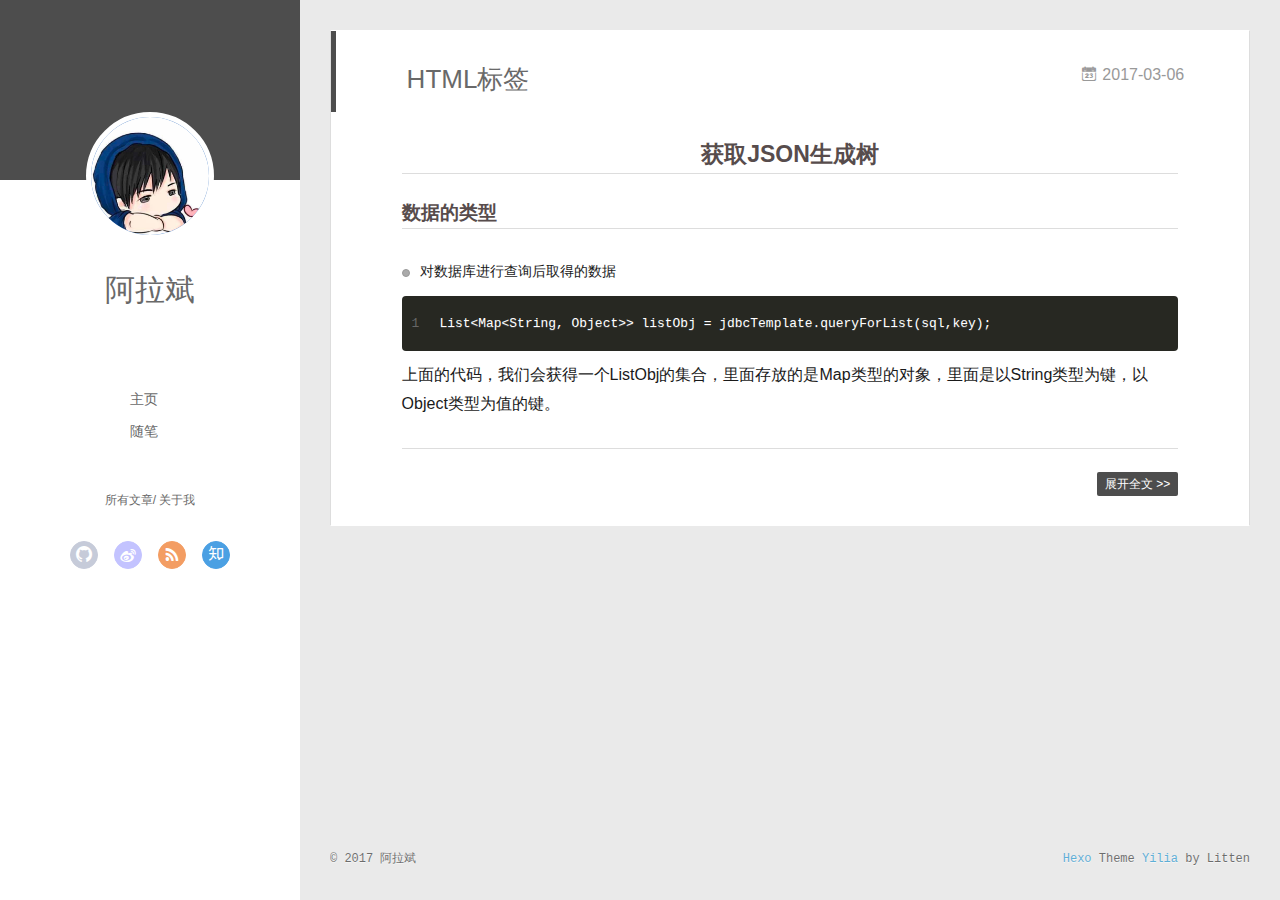
==== commit bc93ff9d: "Site updated: 2017-03-07 22:48:01" ====
--- a/index.html
+++ b/index.html
@@ -18,7 +18,7 @@
     <link rel="alternative" href="/atom.xml" title="阿拉斌的博客" type="application/atom+xml">
   
   
-    <link rel="icon" href="img/ico.png">
+    <link rel="icon" href="/img/ico.png">
   
   <link rel="stylesheet" type="text/css" href="/./main.2d7529.css">
   <style type="text/css">
@@ -42,7 +42,7 @@
 <div class="intrude-less">
 	<header id="header" class="inner">
 		<a href="/" class="profilepic">
-			<img src="img/head.png" class="js-avatar">
+			<img src="/img/head.png" class="js-avatar">
 		</a>
 		<hgroup>
 		  <h1 class="header-author"><a href="/">阿拉斌</a></h1>
@@ -98,7 +98,7 @@
 	<div class="intrude-less">
 		<header id="header" class="inner">
 			<div class="profilepic">
-				<img src="img/head.png" class="js-avatar">
+				<img src="/img/head.png" class="js-avatar">
 			</div>
 			<hgroup>
 			  <h1 class="header-author js-header-author">阿拉斌</h1>
@@ -148,65 +148,6 @@
           </div>
           <div id="js-content" class="content-ll">
             
-  
-    <article id="post-hello-world" class="article article-type-post  article-index" itemscope itemprop="blogPost">
-  <div class="article-inner">
-    
-      <header class="article-header">
-        
-  
-    <h1 itemprop="name">
-      <a class="article-title" href="/2017/03/07/hello-world/">Hello World</a>
-    </h1>
-  
-
-        
-        <a href="/2017/03/07/hello-world/" class="archive-article-date">
-  	<time datetime="2017-03-07T14:16:13.241Z" itemprop="datePublished"><i class="icon-calendar icon"></i>2017-03-07</time>
-</a>
-        
-      </header>
-    
-    <div class="article-entry" itemprop="articleBody">
-      
-        <p>Welcome to <a href="https://hexo.io/" target="_blank" rel="external">Hexo</a>! This is your very first post. Check <a href="https://hexo.io/docs/" target="_blank" rel="external">documentation</a> for more info. If you get any problems when using Hexo, you can find the answer in <a href="https://hexo.io/docs/troubleshooting.html" target="_blank" rel="external">troubleshooting</a> or you can ask me on <a href="https://github.com/hexojs/hexo/issues" target="_blank" rel="external">GitHub</a>.</p>
-<h2 id="Quick-Start"><a href="#Quick-Start" class="headerlink" title="Quick Start"></a>Quick Start</h2><h3 id="Create-a-new-post"><a href="#Create-a-new-post" class="headerlink" title="Create a new post"></a>Create a new post</h3><figure class="highlight bash"><table><tr><td class="gutter"><pre><div class="line">1</div></pre></td><td class="code"><pre><div class="line">$ hexo new <span class="string">"My New Post"</span></div></pre></td></tr></table></figure>
-<p>More info: <a href="https://hexo.io/docs/writing.html" target="_blank" rel="external">Writing</a></p>
-<h3 id="Run-server"><a href="#Run-server" class="headerlink" title="Run server"></a>Run server</h3><figure class="highlight bash"><table><tr><td class="gutter"><pre><div class="line">1</div></pre></td><td class="code"><pre><div class="line">$ hexo server</div></pre></td></tr></table></figure>
-<p>More info: <a href="https://hexo.io/docs/server.html" target="_blank" rel="external">Server</a></p>
-<h3 id="Generate-static-files"><a href="#Generate-static-files" class="headerlink" title="Generate static files"></a>Generate static files</h3><figure class="highlight bash"><table><tr><td class="gutter"><pre><div class="line">1</div></pre></td><td class="code"><pre><div class="line">$ hexo generate</div></pre></td></tr></table></figure>
-<p>More info: <a href="https://hexo.io/docs/generating.html" target="_blank" rel="external">Generating</a></p>
-<h3 id="Deploy-to-remote-sites"><a href="#Deploy-to-remote-sites" class="headerlink" title="Deploy to remote sites"></a>Deploy to remote sites</h3><figure class="highlight bash"><table><tr><td class="gutter"><pre><div class="line">1</div></pre></td><td class="code"><pre><div class="line">$ hexo deploy</div></pre></td></tr></table></figure>
-<p>More info: <a href="https://hexo.io/docs/deployment.html" target="_blank" rel="external">Deployment</a></p>
-
-      
-
-      
-    </div>
-    <div class="article-info article-info-index">
-      
-      
-      
-
-      
-        <p class="article-more-link">
-          <a class="article-more-a" href="/2017/03/07/hello-world/">展开全文 >></a>
-        </p>
-      
-
-      
-      <div class="clearfix"></div>
-    </div>
-  </div>
-</article>
-
-
-
-
-
-
-
-
   
     <article id="post-My-First-Blog" class="article article-type-post  article-index" itemscope itemprop="blogPost">
   <div class="article-inner">
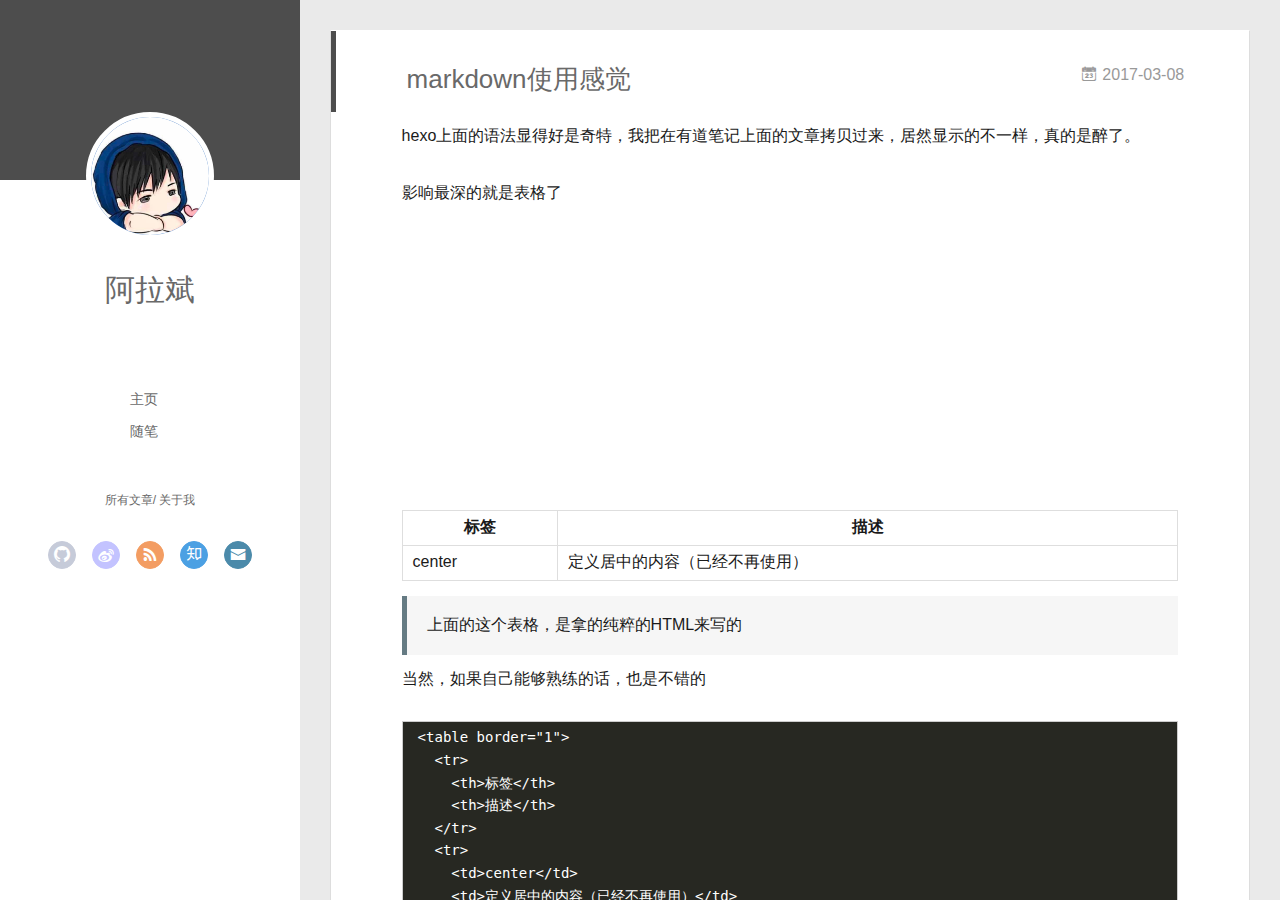
==== commit 502b047f: "Site updated: 2017-03-08 21:35:03" ====
--- a/index.html
+++ b/index.html
@@ -82,6 +82,8 @@
 		        
 					<a class="zhihu" target="_blank" href="#" title="zhihu"><i class="icon-zhihu"></i></a>
 		        
+					<a class="mail" target="_blank" href="/allahbin1996@163.com" title="mail"><i class="icon-mail"></i></a>
+		        
 			</div>
 		</nav>
 	</header>		
@@ -122,6 +124,8 @@
 						<a class="rss" target="_blank" href="#" title="rss"><i class="icon-rss"></i></a>
 			        
 						<a class="zhihu" target="_blank" href="#" title="zhihu"><i class="icon-zhihu"></i></a>
+			        
+						<a class="mail" target="_blank" href="/allahbin1996@163.com" title="mail"><i class="icon-mail"></i></a>
 			        
 				</div>
 			</nav>
@@ -149,6 +153,205 @@
           <div id="js-content" class="content-ll">
             
   
+    <article id="post-2017年3月8日" class="article article-type-post  article-index" itemscope itemprop="blogPost">
+  <div class="article-inner">
+    
+      <header class="article-header">
+        
+  
+    <h1 itemprop="name">
+      <a class="article-title" href="/2017/03/08/2017年3月8日/">markdown使用感觉</a>
+    </h1>
+  
+
+        
+        <a href="/2017/03/08/2017年3月8日/" class="archive-article-date">
+  	<time datetime="2017-03-08T13:00:33.000Z" itemprop="datePublished"><i class="icon-calendar icon"></i>2017-03-08</time>
+</a>
+        
+      </header>
+    
+    <div class="article-entry" itemprop="articleBody">
+      
+        <p>hexo上面的语法显得好是奇特，我把在有道笔记上面的文章拷贝过来，居然显示的不一样，真的是醉了。</p>
+<p>影响最深的就是表格了</p>
+<table border="1"><br>  <tr><br>    <th>标签</th><br>    <th>描述</th><br>  </tr><br>  <tr><br>    <td>center</td><br>    <td>定义居中的内容（已经不再使用）</td><br>  </tr><br></table>
+
+<blockquote>
+<p>上面的这个表格，是拿的纯粹的HTML来写的</p>
+</blockquote>
+<p>当然，如果自己能够熟练的话，也是不错的</p>
+<pre><code>&lt;table border=&quot;1&quot;&gt;
+  &lt;tr&gt;
+    &lt;th&gt;标签&lt;/th&gt;
+    &lt;th&gt;描述&lt;/th&gt;
+  &lt;/tr&gt;
+  &lt;tr&gt;
+    &lt;td&gt;center&lt;/td&gt;
+    &lt;td&gt;定义居中的内容（已经不再使用）&lt;/td&gt;
+  &lt;/tr&gt;
+&lt;/table&gt;
+</code></pre><p>额 涨知识了，原来是要按下tab才能使用代码框</p>
+<p>都是其他平台给养成的习惯，```不能用了~ ~</p>
+<p>好像就这两个地方不一样吧</p>
+<p>我来试试其他的</p>
+<p>###标题</p>
+<ul>
+<li>列表</li>
+</ul>
+<p>来个尺子</p>
+<hr>
+<p>嗯哼</p>
+<ol>
+<li>有序列表</li>
+</ol>
+<blockquote>
+<p>嗯，我承认我是用的快捷键，哈哈，记几个快捷键还是很简单的</p>
+</blockquote>
+<p>图片的话，我貌似没有好的图片插，就不插了。</p>
+
+      
+
+      
+    </div>
+    <div class="article-info article-info-index">
+      
+      
+	<div class="article-tag tagcloud">
+		<i class="icon-price-tags icon"></i>
+		<ul class="article-tag-list">
+			 
+        		<li class="article-tag-list-item">
+        			<a href="javascript:void(0)" class="js-tag article-tag-list-link color3">日志</a>
+        		</li>
+      		
+		</ul>
+	</div>
+
+      
+
+      
+        <p class="article-more-link">
+          <a class="article-more-a" href="/2017/03/08/2017年3月8日/">展开全文 >></a>
+        </p>
+      
+
+      
+      <div class="clearfix"></div>
+    </div>
+  </div>
+</article>
+
+
+
+
+
+
+
+
+  
+    <article id="post-生日快乐" class="article article-type-post  article-index" itemscope itemprop="blogPost">
+  <div class="article-inner">
+    
+      <header class="article-header">
+        
+  
+    <h1 itemprop="name">
+      <a class="article-title" href="/2017/03/08/生日快乐/">祝自己生日快乐</a>
+    </h1>
+  
+
+        
+        <a href="/2017/03/08/生日快乐/" class="archive-article-date">
+  	<time datetime="2017-03-07T16:00:00.000Z" itemprop="datePublished"><i class="icon-calendar icon"></i>2017-03-08</time>
+</a>
+        
+      </header>
+    
+    <div class="article-entry" itemprop="articleBody">
+      
+        <p>在三八妇女节之际，祝阿拉斌同学，生日快乐！！！<br>现在是21岁了啦<br>想想就可怕，我还能再继续装嫩的。。。</p>
+
+      
+
+      
+    </div>
+    <div class="article-info article-info-index">
+      
+      
+      
+
+      
+        <p class="article-more-link">
+          <a class="article-more-a" href="/2017/03/08/生日快乐/">展开全文 >></a>
+        </p>
+      
+
+      
+      <div class="clearfix"></div>
+    </div>
+  </div>
+</article>
+
+
+
+
+
+
+
+
+  
+    <article id="post-祝毛亚丽同学女生节快乐" class="article article-type-post  article-index" itemscope itemprop="blogPost">
+  <div class="article-inner">
+    
+      <header class="article-header">
+        
+  
+    <h1 itemprop="name">
+      <a class="article-title" href="/2017/03/07/祝毛亚丽同学女生节快乐/">女生节快乐</a>
+    </h1>
+  
+
+        
+        <a href="/2017/03/07/祝毛亚丽同学女生节快乐/" class="archive-article-date">
+  	<time datetime="2017-03-07T13:30:33.000Z" itemprop="datePublished"><i class="icon-calendar icon"></i>2017-03-07</time>
+</a>
+        
+      </header>
+    
+    <div class="article-entry" itemprop="articleBody">
+      
+        <p>哈哈，盗用亚丽学姐的域名，祝亚丽学姐女生节快乐(๑•̀ㅂ•́)و✧</p>
+
+      
+
+      
+    </div>
+    <div class="article-info article-info-index">
+      
+      
+      
+
+      
+        <p class="article-more-link">
+          <a class="article-more-a" href="/2017/03/07/祝毛亚丽同学女生节快乐/">展开全文 >></a>
+        </p>
+      
+
+      
+      <div class="clearfix"></div>
+    </div>
+  </div>
+</article>
+
+
+
+
+
+
+
+
+  
     <article id="post-My-First-Blog" class="article article-type-post  article-index" itemscope itemprop="blogPost">
   <div class="article-inner">
     
@@ -288,6 +491,10 @@
             <input type="checkbox" q-on="click:toggleTag(e)" q-attr="checked:showTags">
           </label>
           <ul class="article-tag-list" q-show="showTags">
+             
+              <li class="article-tag-list-item">
+                <a href="javascript:void(0)" class="js-tag color3">日志</a>
+              </li>
             
             <div class="clearfix"></div>
           </ul>
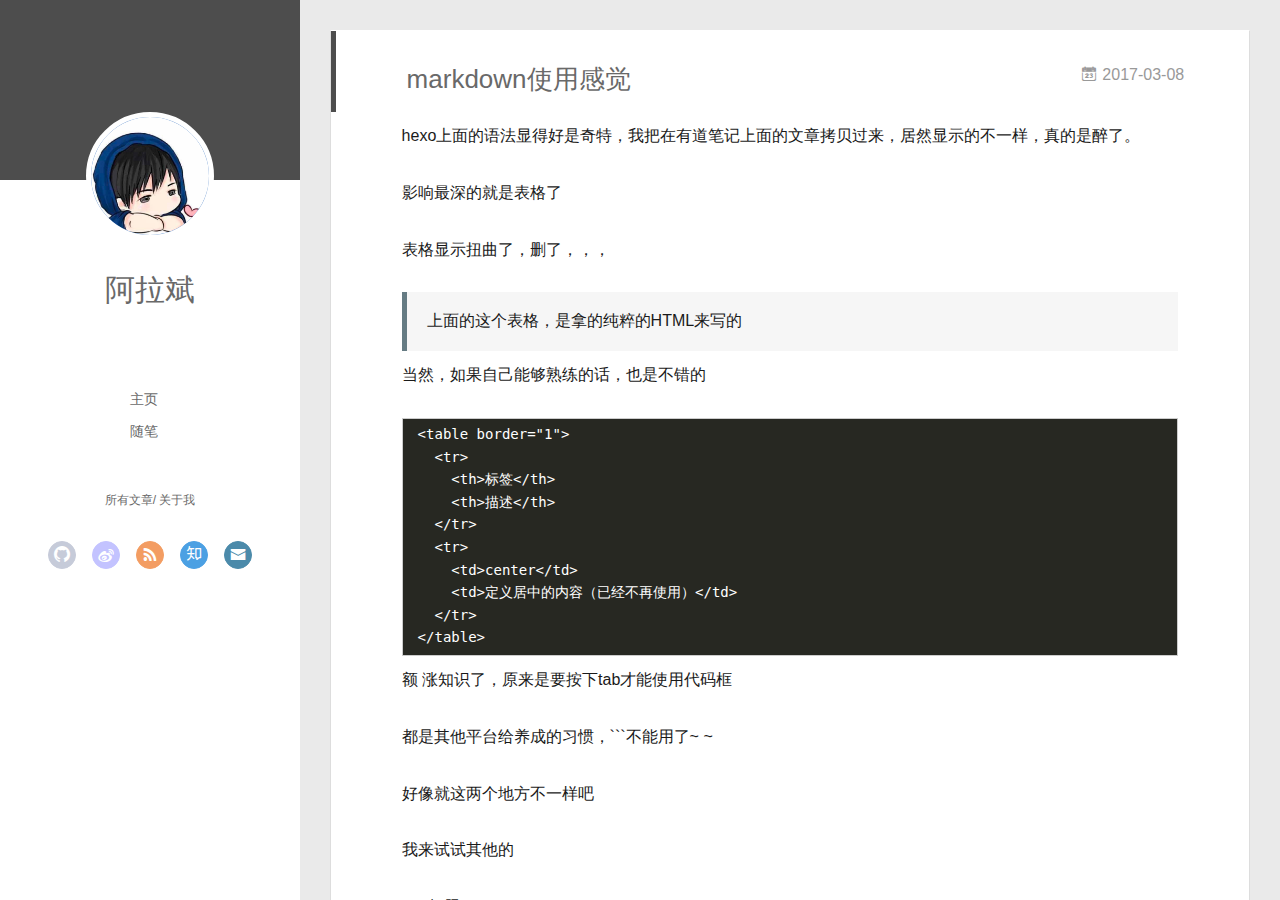
==== commit 3c79ae70: "Site updated: 2017-03-08 22:21:08" ====
--- a/index.html
+++ b/index.html
@@ -175,8 +175,7 @@
       
         <p>hexo上面的语法显得好是奇特，我把在有道笔记上面的文章拷贝过来，居然显示的不一样，真的是醉了。</p>
 <p>影响最深的就是表格了</p>
-<table border="1"><br>  <tr><br>    <th>标签</th><br>    <th>描述</th><br>  </tr><br>  <tr><br>    <td>center</td><br>    <td>定义居中的内容（已经不再使用）</td><br>  </tr><br></table>
-
+<p>表格显示扭曲了，删了，，，</p>
 <blockquote>
 <p>上面的这个表格，是拿的纯粹的HTML来写的</p>
 </blockquote>
